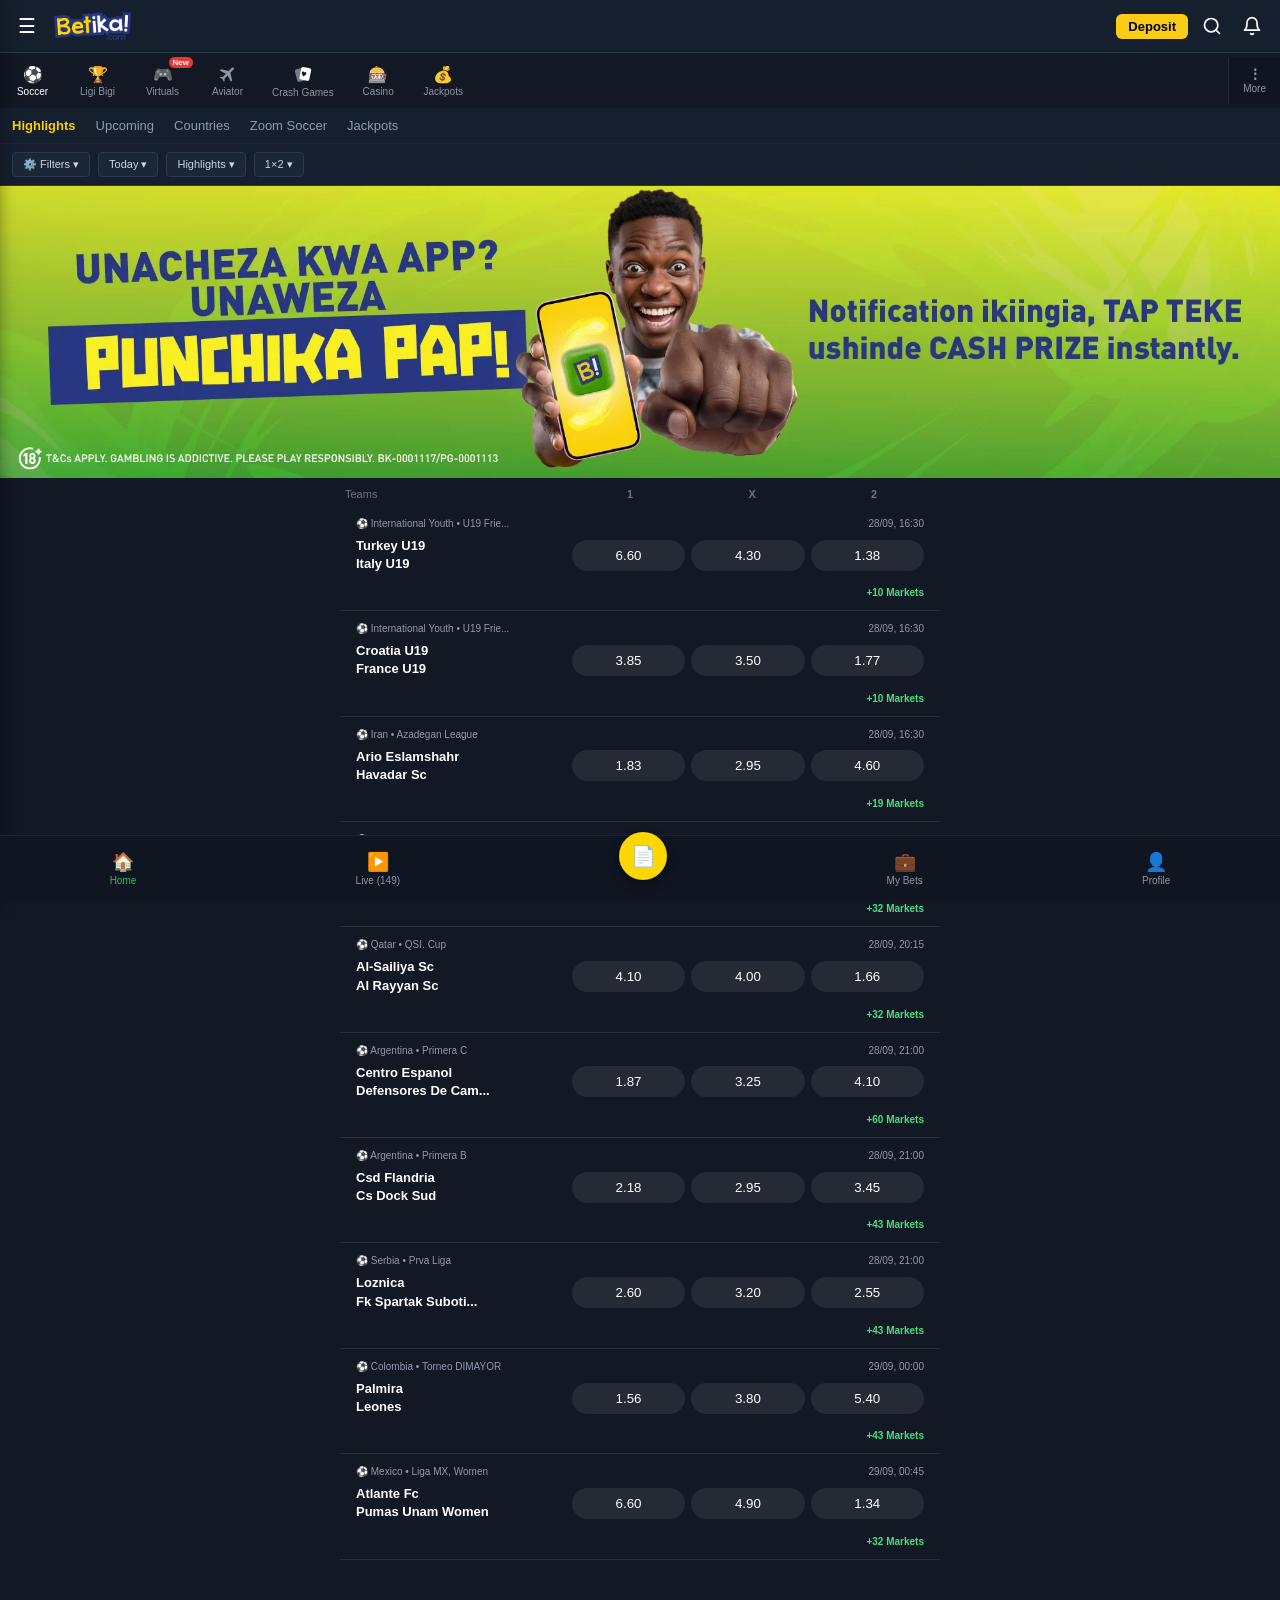
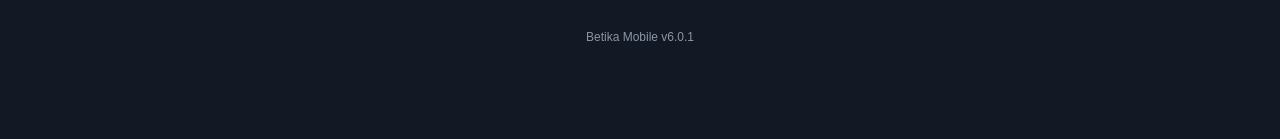
==== index.html @ 61719743 "Update index.html" ====
<!DOCTYPE html>
<html lang="en">
<head>
    <meta charset="UTF-8">
    <meta name="viewport" content="width=device-width, initial-scale=1.0">
    <title>Betika</title>
    <link rel="stylesheet" href="style.css?v=9">
</head>
<body>

    <!-- Top Header -->
    <header class="navbar">
        <div class="nav-left">
            <button class="menu-btn">☰</button>
            <img src="logo_KE.png" alt="Betika" style="height: 28px; width: auto;">

        </div>
                    <div class="nav-right" style="display: flex; align-items: center; gap: 8px;">
        <!-- Deposit Button -->
<button onclick="openProfilePage();" style="background-color: #facc15; color: #000; font-weight: 700; font-size: 13px; border: none; padding: 5px 12px; border-radius: 6px; cursor: pointer;">
    Deposit
</button>




        <!-- Search Icon Button -->
        <button class="search-btn" style="background: none; border: none; cursor: pointer; padding: 6px; display: flex; align-items: center; justify-content: center;">
            <svg width="20" height="20" viewBox="0 0 24 24" fill="none" stroke="#ffffff" stroke-width="2" stroke-linecap="round" stroke-linejoin="round">
                <circle cx="11" cy="11" r="8"></circle>
                <line x1="21" y1="21" x2="16.65" y2="16.65"></line>
            </svg>
        </button>

        <!-- Notification Bell Icon Button -->
        <button onclick="alert('Notifications')" style="background: none; border: none; cursor: pointer; padding: 6px; display: flex; align-items: center; justify-content: center;">
            <svg width="20" height="20" viewBox="0 0 24 24" fill="none" stroke="#ffffff" stroke-width="2" stroke-linecap="round" stroke-linejoin="round">
                <path d="M18 8A6 6 0 0 0 6 8c0 7-3 9-3 9h18s-3-2-3-9"></path>
                <path d="M13.73 21a2 2 0 0 1-3.46 0"></path>
            </svg>
        </button>
    </div>


    </header>

    <!-- Top Category Scroll Bar with Exact Betika Vector Icons -<div class="categories-wrapper" style="background-color: #0f1622; position: relative; width: 100%; border-bottom: 1px solid #1a2536;">
    
    <!-- Top Bar Container -->
    <div style="display: flex; align-items: center; width: 100%;">
        <!-- Scrolling sports items -->
        <div id="categoriesScroll" class="categories-scroll" style="display: flex; overflow-x: auto; white-space: nowrap; flex-grow: 1; scrollbar-width: none; -webkit-overflow-scrolling: touch; align-items: center; padding: 4px 0;">
            <button class="cat-item active" style="flex-shrink: 0; background: none; border: none; color: #fff; padding: 6px 12px; text-align: center; cursor: pointer;">
                <span style="display: block; font-size: 16px; margin-bottom: 2px;">⚽</span>
                <span style="display: block; font-size: 10px; font-weight: 500;">Soccer</span>
            </button>
            <button class="cat-item" style="flex-shrink: 0; background: none; border: none; color: #8c96a5; padding: 6px 12px; text-align: center; cursor: pointer;">
                <span style="display: block; font-size: 16px; margin-bottom: 2px;">🏆</span>
                <span style="display: block; font-size: 10px; font-weight: 500;">Ligi Bigi</span>
            </button>
            <button class="cat-item" style="flex-shrink: 0; background: none; border: none; color: #8c96a5; padding: 6px 12px; text-align: center; cursor: pointer; position: relative;">
    <span style="position: absolute; top: -2px; right: 2px; background-color: #e53935; color: #ffffff; font-size: 8px; font-weight: bold; padding: 1px 4px; border-radius: 6px;">New</span>
    <span style="display: block; font-size: 16px; margin-bottom: 2px;">🎮</span>
    <span style="display: block; font-size: 10px; font-weight: 500;">Virtuals</span>
</button>

            <button class="cat-item" onclick="window.location.href='aviator.html';" style="flex-shrink: 0; background: none; border: none; color: #8c96a5; padding: 6px 12px; text-align: center; cursor: pointer; display: flex; flex-direction: column; align-items: center;">
    <svg width="20" height="20" viewBox="0 0 24 24" fill="none" xmlns="http://www.w3.org/2000/svg" style="margin-bottom: 2px; transform: rotate(45deg);">
        <path d="M21 16V14L13 9V3.5C13 2.67 12.33 2 11.5 2C10.67 2 10 2.67 10 3.5V9L2 14V16L10 13.5V19L8 20.5V22L11.5 21L15 22V20.5L13 19V13.5L21 16Z" fill="#8c96a5"/>
    </svg>
    <span style="display: block; font-size: 10px; font-weight: 500; color: #8c96a5;">Aviator</span>
</button>






            <button class="cat-item" style="flex-shrink: 0; background: none; border: none; color: #8c96a5; padding: 6px 12px; text-align: center; cursor: pointer; display: flex; flex-direction: column; align-items: center;">
    <svg width="22" height="22" viewBox="0 0 24 24" fill="none" xmlns="http://www.w3.org/2000/svg" style="margin-bottom: 2px;">
        <!-- Back Card (Muted) -->
        <g transform="rotate(-14 9 12)">
            <rect x="4" y="6" width="11" height="14" rx="2" fill="#6b7d8e"/>
        </g>
        <!-- Front Card with Heart Accent -->
        <g transform="rotate(12 15 12)">
            <rect x="9" y="5" width="11" height="14" rx="2" fill="#ffffff"/>
            <path d="M15.5 11.5 C15.5 10.6 14.8 10 14.1 10 C13.6 10 13.3 10.3 13 10.8 C12.7 10.3 12.4 10 11.9 10 C11.2 10 10.5 10.6 10.5 11.5 C10.5 12.9 13 15 13 15 C13 15 15.5 12.9 15.5 11.5 Z" fill="#0f1a23"/>
        </g>
    </svg>
    <span style="display: block; font-size: 10px; font-weight: 500; color: #8c96a5;">Crash Games</span>
</button>

            <button class="cat-item" style="flex-shrink: 0; background: none; border: none; color: #8c96a5; padding: 6px 12px; text-align: center; cursor: pointer;">
                <span style="display: block; font-size: 16px; margin-bottom: 2px;">🎰</span>
                <span style="display: block; font-size: 10px; font-weight: 500;">Casino</span>
            </button>
            <button class="cat-item" style="flex-shrink: 0; background: none; border: none; color: #8c96a5; padding: 6px 12px; text-align: center; cursor: pointer;">
                <span style="display: block; font-size: 16px; margin-bottom: 2px;">💰</span>
                <span style="display: block; font-size: 10px; font-weight: 500;">Jackpots</span>
            </button>
        </div>

        <!-- Fixed "More/Less" Button on the right -->
        <div style="flex-shrink: 0; background-color: #0f1622; border-left: 1px solid rgba(255,255,255,0.1); z-index: 5; display: flex; align-items: center;">
            <button onclick="toggleMoreMenu()" id="moreBtn" style="background: none; border: none; color: #8c96a5; padding: 10px 14px; cursor: pointer; text-align: center;">
                <span id="moreIcon" style="font-size: 14px; font-weight: bold; display: block; line-height: 14px; margin-bottom: 2px;">⋮</span>
                <span id="moreText" style="font-size: 10px; display: block; font-weight: 500;">More</span>
            </button>
        </div>
    </div>

    <!-- Hidden Full Grid Container (Appears when More is clicked) -->
    <div id="expandedGrid" style="display: none; background-color: #0f1622; padding: 15px 10px;">
        <div style="display: grid; grid-template-columns: repeat(4, 1fr); gap: 16px 8px; text-align: center; color: #fff;">
            <div style="cursor: pointer;"><span style="font-size: 20px; display: block; margin-bottom: 4px;">⚽</span><span style="font-size: 10px; color: #8c96a5;">Soccer</span></div>
            <div style="cursor: pointer;"><span style="font-size: 20px; display: block; margin-bottom: 4px;">🏆</span><span style="font-size: 10px; color: #8c96a5;">Ligi Bigi</span></div>
            <div style="cursor: pointer;"><span style="font-size: 20px; display: block; margin-bottom: 4px;">🎮</span><span style="font-size: 10px; color: #8c96a5;">Virtuals</span></div>
            <div style="cursor: pointer;"><span style="font-size: 20px; display: block; margin-bottom: 4px;">✈️</span><span style="font-size: 10px; color: #8c96a5;">Aviator</span></div>
            <div style="cursor: pointer;"><span style="font-size: 20px; display: block; margin-bottom: 4px;">🚀</span><span style="font-size: 10px; color: #8c96a5;">Crash Games</span></div>
            <div style="cursor: pointer;"><span style="font-size: 20px; display: block; margin-bottom: 4px;">🎰</span><span style="font-size: 10px; color: #8c96a5;">Casino</span></div>
            <div style="cursor: pointer;"><span style="font-size: 20px; display: block; margin-bottom: 4px;">💰</span><span style="font-size: 10px; color: #8c96a5;">Jackpots</span></div>
            <div style="cursor: pointer;"><span style="font-size: 20px; display: block; margin-bottom: 4px;">🛡️</span><span style="font-size: 10px; color: #8c96a5;">Shikisha Bet</span></div>
            <div style="cursor: pointer;"><span style="font-size: 20px; display: block; margin-bottom: 4px;">⚡</span><span style="font-size: 10px; color: #8c96a5;">Betika Fasta</span></div>
            <div style="cursor: pointer;"><span style="font-size: 20px; display: block; margin-bottom: 4px;">🎁</span><span style="font-size: 10px; color: #8c96a5;">Promotions</span></div>
            <div style="cursor: pointer;"><span style="font-size: 20px; display: block; margin-bottom: 4px;">🏓</span><span style="font-size: 10px; color: #8c96a5;">Table Tennis</span></div>
            <div style="cursor: pointer;"><span style="font-size: 20px; display: block; margin-bottom: 4px;">🥊</span><span style="font-size: 10px; color: #8c96a5;">Boxing</span></div>
            <div style="cursor: pointer;"><span style="font-size: 20px; display: block; margin-bottom: 4px;">⚾</span><span style="font-size: 10px; color: #8c96a5;">Baseball</span></div>
            <div style="cursor: pointer;"><span style="font-size: 20px; display: block; margin-bottom: 4px;">🏒</span><span style="font-size: 10px; color: #8c96a5;">Ice Hockey</span></div>
            <div style="cursor: pointer;"><span style="font-size: 20px; display: block; margin-bottom: 4px;">🏈</span><span style="font-size: 10px; color: #8c96a5;">American Football</span></div>
            <div style="cursor: pointer;"><span style="font-size: 20px; display: block; margin-bottom: 4px;">🏀</span><span style="font-size: 10px; color: #8c96a5;">Basketball</span></div>
            <div style="cursor: pointer;"><span style="font-size: 20px; display: block; margin-bottom: 4px;">🎾</span><span style="font-size: 10px; color: #8c96a5;">Tennis</span></div>
            <div style="cursor: pointer;"><span style="font-size: 20px; display: block; margin-bottom: 4px;">🏉</span><span style="font-size: 10px; color: #8c96a5;">Rugby</span></div>
            <div style="cursor: pointer;"><span style="font-size: 20px; display: block; margin-bottom: 4px;">🏏</span><span style="font-size: 10px; color: #8c96a5;">Cricket</span></div>
            <div style="cursor: pointer;"><span style="font-size: 20px; display: block; margin-bottom: 4px;">🏐</span><span style="font-size: 10px; color: #8c96a5;">Volleyball</span></div>
        </div>
    </div>
</div>

<script>
function toggleMoreMenu() {
    var grid = document.getElementById('expandedGrid');
    var scrollBar = document.getElementById('categoriesScroll');
    var moreText = document.getElementById('moreText');
    var moreIcon = document.getElementById('moreIcon');
    
    if (grid.style.display === 'none') {
        grid.style.display = 'block';
        scrollBar.style.display = 'none';
        moreText.innerText = 'Less';
        moreIcon.innerText = '✕';
    } else {
        grid.style.display = 'none';
        scrollBar.style.display = 'flex';
        moreText.innerText = 'More';
        moreIcon.innerText = '⋮';
    }
}
</script>




    

    <!-- Sub-menu Filters Bar -->
    <div class="sub-filters">
        <span class="active-tab">Highlights</span>
        <span>Upcoming</span>
        <span>Countries</span>
        <span>Zoom Soccer</span>
        <span>Jackpots</span>
    </div>

    <!-- Dropdown Filters Toolbar -->
    <div class="filter-toolbar">
        <button class="filter-dropdown">⚙️ Filters ▾</button>
        <button class="filter-dropdown">Today ▾</button>
        <button class="filter-dropdown">Highlights ▾</button>
        <button class="filter-dropdown">1×2 ▾</button>
    </div>

    <!-- Promo Banner -->
<img src="1784289103776-punchikapromo-2000x456-homepage-3--1.webp" alt="Punchika Promo" style="width: 100%; height: auto; display: block;">
    


    <!-- Main Content Area / Match Cards -->
<main class="container">
    <div class="market-header">
        <span>Teams</span>
        <div class="market-odds-labels">
            <span>1</span>
            <span>X</span>
            <span>2</span>
        </div>
    </div>

    <!-- International Youth / Friendlies -->
    <div class="match-card">
        <div class="match-header-row">
            <span class="category">⚽ International Youth • U19 Frie...</span>
            <span class="match-time">28/09, 16:30</span>
        </div>
        <div class="match-body">
            <div class="team-names">
                <h4>Turkey U19<br>Italy U19</h4>
            </div>
            <div class="odds-grid">
                <button class="odd-btn"><span>6.60</span></button>
                <button class="odd-btn"><span>4.30</span></button>
                <button class="odd-btn"><span>1.38</span></button>
            </div>
        </div>
        <div class="match-footer">
            <span class="markets-count">+10 Markets</span>
        </div>
    </div>

    <div class="match-card">
        <div class="match-header-row">
            <span class="category">⚽ International Youth • U19 Frie...</span>
            <span class="match-time">28/09, 16:30</span>
        </div>
        <div class="match-body">
            <div class="team-names">
                <h4>Croatia U19<br>France U19</h4>
            </div>
            <div class="odds-grid">
                <button class="odd-btn"><span>3.85</span></button>
                <button class="odd-btn"><span>3.50</span></button>
                <button class="odd-btn"><span>1.77</span></button>
            </div>
        </div>
        <div class="match-footer">
            <span class="markets-count">+10 Markets</span>
        </div>
    </div>

    <!-- Domestic Leagues & Cups -->
    <div class="match-card">
        <div class="match-header-row">
            <span class="category">⚽ Iran • Azadegan League</span>
            <span class="match-time">28/09, 16:30</span>
        </div>
        <div class="match-body">
            <div class="team-names">
                <h4>Ario Eslamshahr<br>Havadar Sc</h4>
            </div>
            <div class="odds-grid">
                <button class="odd-btn"><span>1.83</span></button>
                <button class="odd-btn"><span>2.95</span></button>
                <button class="odd-btn"><span>4.60</span></button>
            </div>
        </div>
        <div class="match-footer">
            <span class="markets-count">+19 Markets</span>
        </div>
    </div>

    <div class="match-card">
        <div class="match-header-row">
            <span class="category">⚽ Qatar • QSI. Cup</span>
            <span class="match-time">28/09, 20:15</span>
        </div>
        <div class="match-body">
            <div class="team-names">
                <h4>Al Shahaniya<br>Al Duhail Sc</h4>
            </div>
            <div class="odds-grid">
                <button class="odd-btn"><span>2.90</span></button>
                <button class="odd-btn"><span>3.50</span></button>
                <button class="odd-btn"><span>2.14</span></button>
            </div>
        </div>
        <div class="match-footer">
            <span class="markets-count">+32 Markets</span>
        </div>
    </div>

    <div class="match-card">
        <div class="match-header-row">
            <span class="category">⚽ Qatar • QSI. Cup</span>
            <span class="match-time">28/09, 20:15</span>
        </div>
        <div class="match-body">
            <div class="team-names">
                <h4>Al-Sailiya Sc<br>Al Rayyan Sc</h4>
            </div>
            <div class="odds-grid">
                <button class="odd-btn"><span>4.10</span></button>
                <button class="odd-btn"><span>4.00</span></button>
                <button class="odd-btn"><span>1.66</span></button>
            </div>
        </div>
        <div class="match-footer">
            <span class="markets-count">+32 Markets</span>
        </div>
    </div>

    <!-- Argentina & South America Fixtures -->
    <div class="match-card">
        <div class="match-header-row">
            <span class="category">⚽ Argentina • Primera C</span>
            <span class="match-time">28/09, 21:00</span>
        </div>
        <div class="match-body">
            <div class="team-names">
                <h4>Centro Espanol<br>Defensores De Cam...</h4>
            </div>
            <div class="odds-grid">
                <button class="odd-btn"><span>1.87</span></button>
                <button class="odd-btn"><span>3.25</span></button>
                <button class="odd-btn"><span>4.10</span></button>
            </div>
        </div>
        <div class="match-footer">
            <span class="markets-count">+60 Markets</span>
        </div>
    </div>

    <div class="match-card">
        <div class="match-header-row">
            <span class="category">⚽ Argentina • Primera B</span>
            <span class="match-time">28/09, 21:00</span>
        </div>
        <div class="match-body">
            <div class="team-names">
                <h4>Csd Flandria<br>Cs Dock Sud</h4>
            </div>
            <div class="odds-grid">
                <button class="odd-btn"><span>2.18</span></button>
                <button class="odd-btn"><span>2.95</span></button>
                <button class="odd-btn"><span>3.45</span></button>
            </div>
        </div>
        <div class="match-footer">
            <span class="markets-count">+43 Markets</span>
        </div>
    </div>

    <div class="match-card">
        <div class="match-header-row">
            <span class="category">⚽ Serbia • Prva Liga</span>
            <span class="match-time">28/09, 21:00</span>
        </div>
        <div class="match-body">
            <div class="team-names">
                <h4>Loznica<br>Fk Spartak Suboti...</h4>
            </div>
            <div class="odds-grid">
                <button class="odd-btn"><span>2.60</span></button>
                <button class="odd-btn"><span>3.20</span></button>
                <button class="odd-btn"><span>2.55</span></button>
            </div>
        </div>
        <div class="match-footer">
            <span class="markets-count">+43 Markets</span>
        </div>
    </div>

    <div class="match-card">
        <div class="match-header-row">
            <span class="category">⚽ Colombia • Torneo DIMAYOR</span>
            <span class="match-time">29/09, 00:00</span>
        </div>
        <div class="match-body">
            <div class="team-names">
                <h4>Palmira<br>Leones</h4>
            </div>
            <div class="odds-grid">
                <button class="odd-btn"><span>1.56</span></button>
                <button class="odd-btn"><span>3.80</span></button>
                <button class="odd-btn"><span>5.40</span></button>
            </div>
        </div>
        <div class="match-footer">
            <span class="markets-count">+43 Markets</span>
        </div>
    </div>

    <div class="match-card">
        <div class="match-header-row">
            <span class="category">⚽ Mexico • Liga MX, Women</span>
            <span class="match-time">29/09, 00:45</span>
        </div>
        <div class="match-body">
            <div class="team-names">
                <h4>Atlante Fc<br>Pumas Unam Women</h4>
            </div>
            <div class="odds-grid">
                <button class="odd-btn"><span>6.60</span></button>
                <button class="odd-btn"><span>4.90</span></button>
                <button class="odd-btn"><span>1.34</span></button>
            </div>
        </div>
        <div class="match-footer">
            <span class="markets-count">+32 Markets</span>
        </div>
    </div>
</main>


    <!-- Bottom Navigation Bar -->
<nav style="position: fixed; bottom: 0; left: 0; width: 100%; background-color: #0f1622; border-top: 1px solid #1a2536; display: flex; justify-content: space-around; align-items: center; padding: 8px 0; z-index: 9999;">
    
    <!-- Home -->
    <a href="index.html" style="text-decoration: none; color: #22c55e; display: flex; flex-direction: column; align-items: center; font-size: 10px; font-weight: 500;">
        <span style="font-size: 18px; margin-bottom: 2px;">🏠</span>
        Home
    </a>

    <!-- Live -->
    <a href="#" onclick="alert('Live games')" style="text-decoration: none; color: #8c96a5; display: flex; flex-direction: column; align-items: center; font-size: 10px; font-weight: 500;">
        <span style="font-size: 18px; margin-bottom: 2px;">▶️</span>
        Live (149)
    </a>

    <!-- Center BetSlip Button -->
    <div style="position: relative; top: -12px;">
        <button onclick="alert('BetSlip')" style="background-color: #ffd700; border: none; border-radius: 50%; width: 48px; height: 48px; display: flex; align-items: center; justify-content: center; box-shadow: 0 4px 10px rgba(0,0,0,0.5); cursor: pointer;">
            <span style="font-size: 20px;">📄</span>
        </button>
    </div>

    <!-- My Bets -->
    <a href="#" onclick="checkLoginAndProceed(function() { alert('My Bets'); })" style="text-decoration: none; color: #8c96a5; display: flex; flex-direction: column; align-items: center; font-size: 10px; font-weight: 500;">
        <span style="font-size: 18px; margin-bottom: 2px;">💼</span>
        My Bets
    </a>

            <!-- Profile -->
<a href="#" onclick="document.getElementById('profilePage').style.display='block'; updateProfileNumber(); return false;" style="text-decoration: none; color: #8c96a5; display: flex; flex-direction: column; align-items: center; font-size: 10px; font-weight: 500;">
    <span style="font-size: 18px; margin-bottom: 2px;">👤</span>
    Profile
</a>



</nav>

<!-- Extra bottom padding to ensure content isn't hidden behind the fixed bar -->
<div style="height: 60px;"></div>




<!-- Side Menu Drawer Overlay & Content -->
<div id="side-menu-overlay" class="menu-overlay"></div>
<div id="side-menu-drawer" class="side-menu-drawer" style="position: fixed; top: 0; left: -300px; width: 290px; height: 100%; background-color: #121a24; color: #ffffff; z-index: 3000; transition: left 0.3s ease-in-out; overflow-y: auto; box-shadow: 4px 0 20px rgba(0,0,0,0.7);">

    <div class="drawer-header">
        <button id="close-drawer" class="drawer-close-btn">&times;</button>
        <img src="logo_KE.png" alt="Betika" style="height: 24px;">
    </div>
    
    <div class="drawer-links">
        <a href="#"><span>🛡️</span> Prematch</a>
        <a href="#"><span>▶️</span> Live Games</a>
        <a href="#"><span>🏆</span> Jackpots</a>
        <a href="#"><span>🃏</span> Crash Games</a>
        <a href="#"><span>🎰</span> Casino</a>
        <a href="#"><span>⚽</span> Sababisha</a>
        <a href="#"><span>⚡</span> Betika Fasta</a>
        <a href="#"><span>✈️</span> Aviator</a>
        <a href="#"><span>💡</span> Shikisha Bet</a>
        <a href="#"><span>⏱️</span> Live Score</a>
        <a href="#"><span>📱</span> Download App</a>
        <a href="#"><span>%</span> Promotions <span class="badge-new">New</span></a>
    </div>

    <div class="drawer-section-title">Preferences</div>
    <div class="drawer-section-box">
        <div class="drawer-row">
            <span>Display Theme</span>
            <span class="theme-toggle-icon">☀️</span>
        </div>
        <div class="drawer-row">
            <span>Data Saver</span>
            <input type="checkbox" checked>
        </div>
    </div>

    <div class="drawer-section-title">Get Help</div>
    <div class="drawer-section-box">
        <a href="#" class="drawer-sub-link">📞 Call Customer Service</a>
        <a href="#" class="drawer-sub-link">✉️ Contact Support</a>
        <a href="#" class="drawer-sub-link">💬 Live Chat</a>
    </div>

    <div class="drawer-section-title">Legal & License</div>
    <div class="drawer-section-box legal-box">
        <p>Shop and Deliver Limited is licensed by the Gambling Regulatory Authority of Kenya under the Betting, Lotteries and Gaming Act.</p>
        <p class="age-limit">18+ Must be 18 years or older to register or play.</p>
    </div>
    </div>
    <script>
    document.addEventListener("DOMContentLoaded", function () {
        const menuBtn = document.querySelector(".menu-btn") || document.querySelector("header button");
        const drawer = document.getElementById("side-menu-drawer");
        const overlay = document.getElementById("side-menu-overlay");
        const closeBtn = document.getElementById("close-drawer");

        if (menuBtn) {
            menuBtn.addEventListener("click", function (e) {
                e.preventDefault();
                e.stopPropagation();
                if (drawer) drawer.style.left = "0px";
                if (overlay) overlay.style.display = "block";
            });
        }

        if (closeBtn) {
            closeBtn.addEventListener("click", function () {
                if (drawer) drawer.style.left = "-300px";
                if (overlay) overlay.style.display = "none";
            });
        }

        if (overlay) {
            overlay.addEventListener("click", function () {
                if (drawer) drawer.style.left = "-300px";
                if (overlay) overlay.style.display = "none";
            });
        }
    });
        </script>
<!-- Full Register Page Overlay -->
<div id="registerPage" style="display: none; position: fixed; top: 0; left: 0; width: 100%; height: 100%; background-color: #0b121c; z-index: 1000; overflow-y: auto; color: #fff; box-sizing: border-box; padding: 15px;">
    
    <!-- Top Header Bar with Back Button -->
    <div style="display: flex; align-items: center; margin-bottom: 25px; border-bottom: 1px solid #1a2536; padding-bottom: 12px;">
        <button onclick="closeRegisterPage()" style="background: none; border: none; color: #fff; font-size: 20px; cursor: pointer; padding: 0 10px 0 0;">❮</button>
        <span style="font-size: 18px; font-weight: 500; flex-grow: 1; text-align: center; margin-right: 25px;">Register</span>
    </div>

    <!-- Betika Logo & Instructions -->
    <div style="max-width: 450px; margin: 0 auto;">
        <div style="margin-bottom: 20px;">
            <span style="background-color: #ffcc00; color: #000; font-weight: bold; padding: 4px 8px; font-size: 18px; border-radius: 4px; display: inline-block;">Betika!</span>
        </div>
        
        <p style="font-size: 13px; color: #8c96a5; line-height: 1.5; margin-bottom: 25px;">
            Enter your phone number and password below to Login to your existing account. Otherwise click on Register with the same details to create a new account.
        </p>

        <!-- Register Form -->
        <form onsubmit="handleRegisterSubmit(event)">
            
            <!-- Phone Number Field -->
            <div style="margin-bottom: 20px;">
                <label style="display: block; font-size: 14px; font-weight: bold; margin-bottom: 8px; color: #fff;">Phone Number</label>
                <input type="text" placeholder="e.g. 0712 234567" required style="width: 100%; padding: 12px; background-color: #16202e; border: 1px solid #233146; border-radius: 4px; color: #fff; box-sizing: border-box; font-size: 14px;">
                <span style="display: block; font-size: 11px; color: #8c96a5; margin-top: 5px;">Enter your phone number</span>
            </div>
            
            <!-- Password Field -->
            <div style="margin-bottom: 20px;">
                <label style="display: block; font-size: 14px; font-weight: bold; margin-bottom: 8px; color: #fff;">Password</label>
                <input type="password" required style="width: 100%; padding: 12px; background-color: #16202e; border: 1px solid #233146; border-radius: 4px; color: #fff; box-sizing: border-box; font-size: 14px;">
                <span style="display: block; font-size: 11px; color: #8c96a5; margin-top: 5px;">Enter your password</span>
            </div>

            <!-- Confirm Password Field -->
            <div style="margin-bottom: 20px;">
                <label style="display: block; font-size: 14px; font-weight: bold; margin-bottom: 8px; color: #fff;">Confirm Password</label>
                <input type="password" required style="width: 100%; padding: 12px; background-color: #16202e; border: 1px solid #233146; border-radius: 4px; color: #fff; box-sizing: border-box; font-size: 14px;">
                <span style="display: block; font-size: 11px; color: #8c96a5; margin-top: 5px;">Confirm your password</span>
            </div>
            
            <!-- Terms Checkbox -->
            <div style="display: flex; align-items: flex-start; margin-bottom: 25px;">
                <input type="checkbox" id="termsCheck" required style="margin-top: 3px; margin-right: 10px; accent-color: #28a745; width: 16px; height: 16px;">
                <label for="termsCheck" style="font-size: 12px; color: #8c96a5; line-height: 1.4;">
                    By clicking Register you confirm to have read in detail, understood and agreed to the <span style="color: #28a745;">Terms and Conditions</span>, the <span style="color: #28a745;">Privacy policy</span> and also that you are over 18 years of age.
                </label>
            </div>
            <!-- Register Action Button (Dynamic Green Style) -->
<button type="submit" id="submitRegBtn" style="width: 100%; background-color: #28a745; color: white; border: none; padding: 14px; border-radius: 4px; font-weight: bold; font-size: 15px; cursor: pointer; margin-bottom: 20px;">Register</button>

        </form>

        <!-- Footer Code Link -->
        <div style="text-align: center; margin-top: 20px;">
            <a href="#" onclick="alert('Registration code recovery'); return false;" style="color: #8c96a5; font-size: 13px; text-decoration: none;">Already have a registration code?</a>
        </div>
    </div>
</div>
<!-- Full Login Page Overlay -->
<div id="loginPage" style="display: none; position: fixed; top: 0; left: 0; width: 100%; height: 100%; background-color: #0b121c; z-index: 1000; overflow-y: auto; color: #fff; box-sizing: border-box; padding: 15px;">
    <div style="display: flex; align-items: center; margin-bottom: 25px; border-bottom: 1px solid #1a2536; padding-bottom: 12px;">
        <button onclick="closeLoginPage()" style="background: none; border: none; color: #fff; font-size: 20px; cursor: pointer; padding: 0 10px 0 0;">❮</button>
        <span style="font-size: 18px; font-weight: 500; flex-grow: 1; text-align: center; margin-right: 25px;">Login</span>
    </div>
    <div style="max-width: 450px; margin: 0 auto;">
        <div style="margin-bottom: 20px;">
            <span style="background-color: #ffcc00; color: #000; font-weight: bold; padding: 4px 8px; font-size: 18px; border-radius: 4px; display: inline-block;">Betika!</span>
        </div>
        <p style="font-size: 13px; color: #8c96a5; line-height: 1.5; margin-bottom: 25px;">
            Enter your phone number and password below to Login to your existing account. Otherwise click on Register with the same details to create a new account.
        </p>
        <form onsubmit="handleLoginSubmit(event)">
            <div style="margin-bottom: 20px;">
                <label style="display: block; font-size: 14px; font-weight: bold; margin-bottom: 8px; color: #fff;">Phone Number</label>
                <input type="text" placeholder="e.g. 0712 234567" required style="width: 100%; padding: 12px; background-color: #16202e; border: 1px solid #233146; border-radius: 4px; color: #fff; box-sizing: border-box; font-size: 14px;">
                <span style="display: block; font-size: 11px; color: #8c96a5; margin-top: 5px;">Enter your phone number</span>
            </div>
            <div style="margin-bottom: 20px;">
                <div style="display: flex; justify-content: space-between; align-items: center; margin-bottom: 8px;">
                    <label style="font-size: 14px; font-weight: bold; color: #fff;">Password</label>
                    <a href="#" onclick="alert('Password recovery'); return false;" style="color: #28a745; font-size: 12px; text-decoration: none;">Forgot Your Password?</a>
                </div>
                <input type="password" required style="width: 100%; padding: 12px; background-color: #16202e; border: 1px solid #233146; border-radius: 4px; color: #fff; box-sizing: border-box; font-size: 14px;">
                <span style="display: block; font-size: 11px; color: #8c96a5; margin-top: 5px;">Enter your password</span>
            </div>
            <div style="display: flex; align-items: center; margin-bottom: 25px;">
                <input type="checkbox" id="keepLoggedIn" checked style="margin-right: 10px; accent-color: #28a745; width: 16px; height: 16px;">
                <label for="keepLoggedIn" style="font-size: 13px; color: #fff;">Keep me logged in</label>
            </div>
            <button type="submit" style="width: 100%; background-color: #28a745; color: white; border: none; padding: 14px; border-radius: 4px; font-weight: bold; font-size: 15px; cursor: pointer; margin-bottom: 20px;">Login</button>
        </form>
        <div style="text-align: center; margin-top: 20px;">
            <a href="#" onclick="closeLoginPage(); openRegisterPage(); return false;" style="color: #8c96a5; font-size: 13px; text-decoration: none;">Don't have an account? Register here</a>
        </div>
        <div style="text-align: center; margin-top: 30px;">
            <span style="color: #8c96a5; font-size: 12px;">You are using Betika 🇰🇪 Kenya</span>
        </div>
    </div>
</div>

<!-- Full Profile Page Overlay -->
<div id="profilePage" style="display: none; position: fixed; top: 0; left: 0; width: 100%; height: 100%; background-color: #121a24; z-index: 1000; overflow-y: auto; color: #fff; padding: 15px; font-family: sans-serif;">
    
    <!-- Top Navigation Bar -->
    <div style="display: flex; align-items: center; justify-content: space-between; margin-bottom: 15px;">
        <div style="display: flex; align-items: center; gap: 10px;">
            <span style="font-size: 20px; cursor: pointer;" onclick="closeProfilePage()">☰</span>
            <span style="color: #ffcc00; font-weight: bold; font-size: 18px; font-style: italic;">Betika!</span>
        </div>
        <div style="display: flex; align-items: center; gap: 10px;">
            <button style="background-color: #ffcc00; color: #000; border: none; padding: 5px 12px; border-radius: 4px; font-weight: bold; font-size: 13px; cursor: pointer;">Deposit</button>
            <span style="font-size: 16px; cursor: pointer;">🔍</span>
            <span style="font-size: 16px; cursor: pointer;">🔔</span>
        </div>
    </div>

            <!-- User Profile Badge -->
    <div style="display: flex; justify-content: center; margin-bottom: 15px;">
        <div style="display: flex; align-items: center; gap: 8px; background-color: #1b2635; padding: 6px 16px; border-radius: 20px; font-weight: bold; font-size: 14px; color: #fff;">
            <span style="background-color: #4caf50; width: 22px; height: 22px; border-radius: 50%; display: inline-flex; align-items: center; justify-content: center; font-size: 12px;">👤</span>
            <span id="userProfilePhone"></span>
        </div>
    </div>



    <!-- Balance & Bonus Cards -->
    <div style="display: flex; gap: 10px; margin-bottom: 12px;">
        <div style="flex: 1; background-color: #1b2635; padding: 12px; border-radius: 6px; text-align: center;">
            <div style="font-size: 12px; color: #8c96a5; display: flex; align-items: center; justify-content: center; gap: 5px;">
                <span>👛</span> Balance
            </div>
            <div style="font-weight: bold; font-size: 15px; margin-top: 4px;">KES 0.00</div>
        </div>
        <div style="flex: 1; background-color: #1b2635; padding: 12px; border-radius: 6px; text-align: center;">
            <div style="font-size: 12px; color: #8c96a5; display: flex; align-items: center; justify-content: center; gap: 5px;">
                <span>🎁</span> Bonus
            </div>
            <div style="font-weight: bold; font-size: 15px; margin-top: 4px;">KES 0.00</div>
        </div>
    </div>


    <!-- Freebets & Promotions / Jackpot Streaks -->
    <div style="display: flex; gap: 10px; background-color: #1b2635; padding: 12px; border-radius: 6px; margin-bottom: 15px; align-items: center;">
        <div style="flex: 1; text-align: center;">
            <div style="font-size: 12px; color: #8c96a5; margin-bottom: 6px;">Freebets & Promotions</div>
            <button style="background-color: #2b3a4f; color: #fff; border: none; padding: 6px 18px; border-radius: 4px; font-size: 12px; cursor: pointer;">View all</button>
        </div>
        <div style="width: 1px; background-color: #2b3a4f; height: 35px;"></div>
        <div style="flex: 1; text-align: center;">
            <div style="font-size: 12px; color: #8c96a5; margin-bottom: 6px;">Jackpot Streaks</div>
            <button style="background-color: #2b3a4f; color: #fff; border: none; padding: 6px 18px; border-radius: 4px; font-size: 12px; cursor: pointer;">View all</button>
        </div>
    </div>

    <!-- Deposit Section -->
    <div style="background-color: #1b2635; padding: 15px; border-radius: 6px; margin-bottom: 15px;">
        <div style="font-weight: bold; font-size: 15px; margin-bottom: 2px;">Deposit</div>
        <div style="font-size: 12px; color: #8c96a5; margin-bottom: 12px;">Send money into your Betika account</div>
        
        <div style="background-color: #121a24; border: 1px solid #2b3a4f; padding: 10px; border-radius: 4px; display: flex; justify-content: space-between; align-items: center; color: #8c96a5; margin-bottom: 8px;">
            <span style="font-size: 16px;">–</span>
            <span style="font-size: 13px;">Enter amount to deposit</span>
            <span style="font-size: 16px;">+</span>
        </div>
        
        <div style="font-size: 11px; color: #8c96a5; margin-bottom: 12px;">Minimum KES 10. All transactions are subject to 5% tax.</div>
        
        <div style="display: flex; gap: 6px; margin-bottom: 12px;">
            <button style="flex: 1; background: #2b3a4f; color: #fff; border: none; padding: 8px; border-radius: 4px; font-size: 12px; font-weight: bold;">+100</button>
            <button style="flex: 1; background: #2b3a4f; color: #fff; border: none; padding: 8px; border-radius: 4px; font-size: 12px; font-weight: bold;">+200</button>
            <button style="flex: 1; background: #2b3a4f; color: #fff; border: none; padding: 8px; border-radius: 4px; font-size: 12px; font-weight: bold;">+500</button>
            <button style="flex: 1; background: #2b3a4f; color: #fff; border: none; padding: 8px; border-radius: 4px; font-size: 12px; font-weight: bold;">+1000</button>
        </div>

        <div style="display: flex; gap: 8px; margin-bottom: 6px;">
            <button style="flex: 1; background-color: #d81b60; color: #fff; border: none; padding: 10px; border-radius: 4px; font-weight: bold; font-size: 12px; cursor: pointer;">Deposit with Cashia</button>
            <button style="flex: 1; background-color: #388e3c; color: #fff; border: none; padding: 10px; border-radius: 4px; font-weight: bold; font-size: 12px; cursor: pointer;">Deposit with Mpesa</button>
        </div>
        <div style="font-size: 11px; color: #ff5252; text-align: center;">Cashia 100 ni 100! *Gaming tax applies</div>
    </div>

    <!-- Withdrawals Section -->
    <div style="background-color: #1b2635; padding: 15px; border-radius: 6px; margin-bottom: 15px;">
        <div style="font-weight: bold; font-size: 15px; margin-bottom: 2px;">Withdrawals</div>
        <div style="font-size: 12px; color: #8c96a5; margin-bottom: 12px;">Withdraw money from your Betika wallet</div>
        
        <div style="background-color: #121a24; border: 1px solid #2b3a4f; padding: 10px; border-radius: 4px; display: flex; justify-content: space-between; align-items: center; color: #8c96a5; margin-bottom: 8px;">
            <span style="font-size: 16px;">–</span>
            <span style="font-size: 13px;">Enter amount to withdraw</span>
            <span style="font-size: 16px;">+</span>
        </div>

        <div style="font-size: 11px; color: #8c96a5; margin-bottom: 12px;">Minimum KES 50, Maximum KES 300,000. All transactions are subject to 5% tax.</div>

        <div style="display: flex; gap: 8px; margin-bottom: 8px;">
            <button style="flex: 1; background-color: #d81b60; color: #fff; border: none; padding: 10px; border-radius: 4px; font-weight: bold; font-size: 12px; cursor: pointer;">Withdraw with Cashia</button>
            <button style="flex: 1; background-color: #dcedc8; color: #1b2635; border: none; padding: 10px; border-radius: 4px; font-weight: bold; font-size: 12px; cursor: pointer;">Withdraw with Mpesa</button>
        </div>
        <div style="font-size: 11px; color: #8c96a5; text-align: center;">Get a FREE data bundle after 3 withdrawals using Cashia</div>
    </div>

    <!-- My Transactions Block -->
    <div style="background-color: #1b2635; border-radius: 6px; margin-bottom: 15px; padding: 14px 15px; display: flex; justify-content: space-between; align-items: center; cursor: pointer;">
        <div>
            <div style="font-weight: bold; font-size: 14px;">My Transactions</div>
            <div style="font-size: 11px; color: #8c96a5; margin-top: 2px;">View all your debits and credits</div>
        </div>
        <span style="color: #8c96a5; font-size: 16px;">›</span>
    </div>

    <!-- Preferences Section -->
    <div style="background-color: #1b2635; border-radius: 6px; margin-bottom: 15px; padding: 14px 15px;">
        <div style="font-weight: bold; font-size: 14px; margin-bottom: 2px;">Preferences</div>
        <div style="font-size: 11px; color: #8c96a5; margin-bottom: 12px;">Customise your experience</div>
        
        <div style="display: flex; justify-content: space-between; align-items: center; padding: 8px 0; border-bottom: 1px solid #121a24;">
            <div>
                <div style="font-size: 13px; font-weight: bold;">Display</div>
                <div style="font-size: 11px; color: #8c96a5;">Switch between light theme and dark theme</div>
            </div>
            <span style="font-size: 18px;">☀️</span>
        </div>

        <div style="display: flex; justify-content: space-between; align-items: center; padding-top: 10px;">
            <div>
                <div style="font-size: 13px; font-weight: bold;">Data Saver</div>
                <div style="font-size: 11px; color: #8c96a5;">Turn on to save data bundles</div>
            </div>
            <div style="width: 36px; height: 20px; background-color: #4caf50; border-radius: 10px; position: relative; display: inline-block;">
                <div style="width: 16px; height: 16px; background-color: #fff; border-radius: 50%; position: absolute; top: 2px; right: 2px;"></div>
            </div>
        </div>
    </div>

    <!-- Support Section -->
    <div style="background-color: #1b2635; border-radius: 6px; margin-bottom: 15px;">
        <div style="padding: 14px 15px; font-weight: bold; font-size: 14px; border-bottom: 1px solid #121a24;">Support</div>
        <div style="padding: 12px 15px; border-bottom: 1px solid #121a24; display: flex; justify-content: space-between; font-size: 13px; cursor: pointer;">
            <span>💬 Live Chat</span> <span style="color: #8c96a5;">›</span>
        </div>
        <div style="padding: 12px 15px; border-bottom: 1px solid #121a24;">
            <div style="font-size: 11px; color: #8c96a5;">Delete</div>
            <div style="display: flex; justify-content: space-between; font-size: 13px; margin-top: 2px; cursor: pointer;">
                <span>Delete Account</span> <span style="color: #8c96a5;">›</span>
            </div>
        </div>
        <div style="padding: 12px 15px;">
            <div style="font-size: 11px; color: #8c96a5;">Responsible Gaming</div>
            <div style="display: flex; justify-content: space-between; font-size: 13px; margin-top: 2px; cursor: pointer;">
                <span>Responsible Gaming</span> <span style="color: #8c96a5;">›</span>
            </div>
        </div>
    </div>

    <!-- Sign Out & Version -->
    <div style="padding: 5px 0 25px 0;">
        <div style="color: #ff5252; font-weight: bold; font-size: 14px; margin-bottom: 20px; cursor: pointer; text-align: center;" onclick="handleSignOut()">Sign Out</div>
        <div style="text-align: center; color: #8c96a5; font-size: 11px;">Betika Mobile v6.0.1</div>
    </div>
</div>


    <div style="text-align: center; color: #8c96a5; font-size: 12px; margin-bottom: 20px;">
        Betika Mobile v6.0.1
    </div>
</div>

        
<script>
function openRegisterPage() {
    document.getElementById('registerPage').style.display = 'block';
}
function closeRegisterPage() {
    document.getElementById('registerPage').style.display = 'none';
}
function openRegisterPage() {
    document.getElementById('registerPage').style.display = 'block';
}
function closeRegisterPage() {
    document.getElementById('registerPage').style.display = 'none';
}
function handleRegisterSubmit(event) {
    event.preventDefault();
    var phoneInput = event.target.querySelector('input[type="text"], input[type="tel"], input');
    if (phoneInput && phoneInput.value) {
        localStorage.setItem('userPhone', phoneInput.value);
    }
    updateProfileNumber();
    closeRegisterPage();
    var navRight = document.querySelector('.nav-right');
    if (navRight) {
        navRight.innerHTML = `
            <button style="background-color: #ffcc00; color: #000; border: none; padding: 6px 14px; border-radius: 4px; font-weight: bold; cursor: pointer; margin-right: 8px;">Deposit</button>
            <button class="search-btn" style="background:none; border:none; color:#fff; font-size:16px; cursor:pointer;">🔍</button>
            <button style="background:none; border:none; color:#fff; font-size:18px; cursor:pointer; margin-left: 10px;">🔔</button>
        `;
    }
}

function openLoginPage() {
    document.getElementById('loginPage').style.display = 'block';
}
function closeLoginPage() {
    document.getElementById('loginPage').style.display = 'none';
}
function handleLoginSubmit(event) {
    event.preventDefault();
    var phoneInput = event.target.querySelector('input[type="text"], input[type="tel"], input');
    if (phoneInput && phoneInput.value) {
        localStorage.setItem('userPhone', phoneInput.value);
    }
    updateProfileNumber();
    closeLoginPage();
    var navRight = document.querySelector('.nav-right');
    if (navRight) {
        navRight.innerHTML = `
            <button style="background-color: #ffcc00; color: #000; border: none; padding: 6px 14px; border-radius: 4px; font-weight: bold; cursor: pointer; margin-right: 8px;">Deposit</button>
            <button class="search-btn" style="background:none; border:none; color:#fff; font-size:16px; cursor:pointer;">🔍</button>
            <button style="background:none; border:none; color:#fff; font-size:18px; cursor:pointer; margin-left: 10px;">🔔</button>
        `;
    }
}

<script>
function openProfilePage() {
    alert('Function triggered!'); // Test 1: Does the click reach the function?
    var profilePage = document.getElementById('profilePage');
    if (profilePage) {
        profilePage.style.display = 'block';
        updateProfileNumber();
        alert('Overlay opened!'); // Test 2: Did it find the overlay and try to display it?
    } else {
        alert('Error: profilePage div not found!'); // Test 3: Is the ID missing or misspelled?
    }
}


function closeProfilePage() {
    var profilePage = document.getElementById('profilePage');
    if (profilePage) {
        profilePage.style.display = 'none';
    }
}

function handleSignOut() {
    localStorage.removeItem('userPhone');
    closeProfilePage();
    alert('You have signed out successfully.');
    location.reload();
}

function updateProfileNumber() {
    var savedPhone = localStorage.getItem('userPhone') || '114-622873';
    var phoneElement = document.getElementById('userProfilePhone');
    if (phoneElement) {
        let cleaned = savedPhone.replace(/^(\+?254|0)/, '');
        phoneElement.innerText = `(254) ${cleaned}`;
    }
}

function openAviatorPage() {
    window.location.href = 'aviator.html';
}

function checkLoginAndProceed(callbackAction) {
    var userPhone = localStorage.getItem('userPhone');
    
    if (!userPhone) {
        if (typeof openLoginPage === 'function') {
            openLoginPage();
        } else {
            alert('Please log in or register first to continue.');
        }
        return false;
    }
    
    if (typeof callbackAction === 'function') {
        callbackAction();
    }
    return true;
}
    
window.onload = function() {
    updateProfileNumber();
};
</script>






        
</body>
</html>
---- style.css ----
body {
    background-color: #121824;
    color: #ffffff;
    font-family: Arial, sans-serif;
    margin: 0;
    padding: 0;
    padding-bottom: 75px;
}

/* Header Styles */
.navbar {
    background-color: #161f2e;
    padding: 10px 12px;
    display: flex;
    justify-content: space-between;
    align-items: center;
    border-bottom: 1px solid #2a3b4c;
}

.nav-left {
    display: flex;
    align-items: center;
    gap: 12px;
}

.menu-btn {
    background: none;
    border: none;
    color: #fff;
    font-size: 20px;
    cursor: pointer;
}

.logo {
    color: #ffcc00;
    font-weight: bold;
    font-size: 20px;
    font-style: italic;
}

.logo-dot {
    color: #4ade80;
}

.nav-right {
    display: flex;
    align-items: center;
    gap: 12px;
}

.login-link {
    color: #cbd5e1;
    text-decoration: none;
    font-size: 13px;
    font-weight: bold;
}

.register-btn {
    background-color: #84cc16;
    color: #000;
    padding: 5px 12px;
    border-radius: 4px;
    text-decoration: none;
    font-weight: bold;
    font-size: 13px;
}

.search-btn {
    background: none;
    border: none;
    color: #fff;
    font-size: 16px;
    cursor: pointer;
}

/* Categories Scroll Bar */
.categories-bar {
    display: flex;
    flex-direction: row;
    background-color: #161f2e;
    overflow-x: auto;
    overflow-y: hidden;
    padding: 6px 8px;
    gap: 6px;
    white-space: nowrap;
    border-bottom: 1px solid #2a3b4c;
    scrollbar-width: none;
}

.categories-bar::-webkit-scrollbar {
    display: none;
}

.cat-item {
    background-color: #1b2636;
    border: none;
    border-radius: 6px;
    color: #8c9bae;
    cursor: pointer;
    padding: 6px 10px;
    flex-shrink: 0;
    display: flex;
    flex-direction: column;
    align-items: center;
    justify-content: center;
    min-width: 65px;
    position: relative;
}

.cat-icon {
    display: flex;
    align-items: center;
    justify-content: center;
    margin-bottom: 2px;
    color: #8c9bae;
}

.cat-label {
    font-size: 10px;
    color: #8c9bae;
}

.cat-item.active {
    background-color: #24344d;
    color: #ffffff;
    border-bottom: 2px solid #ffcc00;
}

.cat-item.active .cat-icon,
.cat-item.active .cat-label {
    color: #ffffff;
    font-weight: bold;
}

/* Virtuals "NEW" Badge */
.cat-item.has-badge {
    position: relative;
}

.badge {
    position: absolute;
    top: 2px;
    right: 4px;
    background-color: #ef4444;
    color: #fff;
    font-size: 7px;
    font-weight: bold;
    padding: 1px 3px;
    border-radius: 3px;
}

/* Sub-Filters Tabs Bar */
.sub-filters {
    display: flex;
    background-color: #161f2e;
    padding: 10px 12px;
    gap: 20px;
    font-size: 13px;
    color: #8c9bae;
    overflow-x: auto;
    white-space: nowrap;
    scrollbar-width: none;
    border-bottom: 1px solid #1b2636;
}

.sub-filters::-webkit-scrollbar {
    display: none;
}

.sub-filters .active-tab {
    color: #ffcc00;
    font-weight: bold;
}

/* Filter Dropdowns Toolbar */
.filter-toolbar {
    display: flex;
    background-color: #161f2e;
    padding: 8px 12px;
    gap: 8px;
    border-bottom: 1px solid #2a3b4c;
    overflow-x: auto;
    scrollbar-width: none;
}

.filter-dropdown {
    background-color: #1b2636;
    border: 1px solid #2a3b4c;
    color: #cbd5e1;
    padding: 5px 10px;
    border-radius: 4px;
    font-size: 11px;
    cursor: pointer;
    white-space: nowrap;
}

.promo-banner-img {
    width: 100%;
    height: auto;
    background-image: url('1784289103776-punchikapromo-2000x456-homepage-3--1.webp');
    background-size: 100% auto;
    background-position: center;
    background-repeat: no-repeat;
    aspect-ratio: 2000 / 456;
    margin: 0;
}



.banner-tag {
    font-size: 9px;
    font-weight: bold;
    letter-spacing: 0.5px;
}

.promo-banner h2 {
    margin: 2px 0;
    font-size: 20px;
    font-weight: 900;
}

.promo-banner p {
    margin: 0;
    font-size: 11px;
    font-weight: bold;
}

/* Match Container & Cards */
.container {
    padding: 10px;
    max-width: 600px;
    margin: auto;
}

.market-header {
    display: flex;
    justify-content: space-between;
    font-size: 11px;
    color: #64748b;
    padding: 0 5px 6px 5px;
}

.market-odds-labels {
    display: grid;
    grid-template-columns: repeat(3, 1fr);
    width: 62%;
    text-align: center;
    font-weight: bold;
}

.match-card {
    background-color: #1b2636;
    border-radius: 6px;
    margin-bottom: 10px;
    padding: 10px;
    border: 1px solid #24344d;
}

.match-header-row {
    display: flex;
    justify-content: space-between;
    font-size: 10px;
    color: #8c9bae;
    margin-bottom: 8px;
}

.match-body {
    display: flex;
    justify-content: space-between;
    align-items: center;
}

.team-names h4 {
    margin: 0;
    font-size: 13px;
    color: #ffffff;
    line-height: 1.4;
}

.odds-grid {
    display: grid;
    grid-template-columns: repeat(3, 1fr);
    gap: 6px;
    width: 62%;
}

.odd-btn {
    background-color: rgba(255, 255, 255, 0.08);
    border: none;
    border-radius: 16px;
    color: white;
    padding: 8px 4px;
    cursor: pointer;
    text-align: center;
}


.odd-btn:hover {
    background-color: #ffcc00;
    color: #000;
}

.odd-btn .value {
    font-size: 13px;
    font-weight: bold;
}

.match-footer {
    display: flex;
    justify-content: flex-end;
    margin-top: 8px;
    border-top: 1px solid #24344d;
    padding-top: 6px;
}

.markets-count {
    font-size: 10px;
    color: #4ade80;
    font-weight: bold;
}

/* Bottom Navigation Bar */
.bottom-nav {
    position: fixed;
    bottom: 0;
    left: 0;
    width: 100%;
    background-color: #121a24;
    display: flex;
    justify-content: space-around;
    align-items: center;
    padding: 6px 0;
    border-top: 1px solid #2a3b4c;
    z-index: 1000;
}

.nav-link {
    text-align: center;
    font-size: 10px;
    color: #8c9bae;
    cursor: pointer;
    display: flex;
    flex-direction: column;
    align-items: center;
    background: none;
    border: none;
    padding: 0;
}

.nav-link.active {
    color: #ffcc00 !important;
        
}

.nav-link span {
    font-size: 9px;
    margin-top: 2px;
}

/* Centered Floating Action Button */
.center-slip {
    background-color: #ffcc00;
    color: #000;
    width: 42px;
    height: 42px;
    border-radius: 50%;
    display: flex;
    align-items: center;
    justify-content: center;
    margin-top: -16px;
    box-shadow: 0 4px 6px rgba(0,0,0,0.4);
    border: 3px solid #121a24;
}
/* Fix icon background blocks */
.nav-link svg {
    background: transparent !important;
    background-color: transparent !important;
}
/* Fix Sticky Header & Navigation */
body {
    overflow-x: hidden;
}

/* Wrap top elements to stay sticky together */
header, .top-nav, .sub-nav, .filters-bar {
    position: sticky;
    top: 0;
    z-index: 1000;
    background-color: #121a24;
}
/* Remove card boxes and inner backgrounds completely */
.match-card, 
.match-header-row, 
.match-body, 
.match-footer {
    background-color: transparent !important;
    background: none !important;
    border: none !important;
    box-shadow: none !important;
}

/* Add a clean separator line between match rows */
.match-card {
    border-bottom: 1px solid rgba(255, 255, 255, 0.08) !important;
    border-radius: 0 !important;
    padding: 12px 16px !important;
    margin-bottom: 0 !important;
}
/* Ultimate box background stripper */
main.container div.match-card, 
main div.match-card, 
.match-card {
    background: transparent none !important;
    background-color: transparent !important;
    border-top: none !important;
    border-left: none !important;
    border-right: none !important;
    border-bottom: 1px solid rgba(255, 255, 255, 0.1) !important;
    box-shadow: none !important;
}
/* Side Menu Drawer Hidden & Slide Styling */
.side-menu-drawer {
    position: fixed;
    top: 0;
    left: -300px;
    width: 290px;
    height: 100%;
    background-color: #121a24;
    color: #ffffff;
    z-index: 3000;
    transition: left 0.3s ease-in-out;
    overflow-y: auto;
    box-shadow: 4px 0 20px rgba(0,0,0,0.7);
}

.side-menu-drawer.open {
    left: 0;
}

.menu-overlay {
    position: fixed;
    top: 0;
    left: 0;
    width: 100%;
    height: 100%;
    background-color: rgba(0,0,0,0.6);
    z-index: 2500;
    display: none;
}

.menu-overlay.open {
    display: block;
}

.drawer-header {
    display: flex;
    align-items: center;
    padding: 16px;
    background-color: #16202b;
    border-bottom: 1px solid rgba(255,255,255,0.08);
    position: sticky;
    top: 0;
    z-index: 10;
}

.drawer-close-btn {
    background: none;
    border: none;
    color: #ffffff;
    font-size: 26px;
    cursor: pointer;
    margin-right: 16px;
}

.drawer-links {
    display: flex;
    flex-direction: column;
    padding: 8px 0;
    border-bottom: 1px solid rgba(255,255,255,0.08);
}

.drawer-links a {
    display: flex;
    align-items: center;
    padding: 12px 20px;
    color: #ffffff;
    text-decoration: none;
    font-size: 14px;
}

.drawer-links a span {
    margin-right: 14px;
    font-size: 16px;
}

.badge-new {
    background-color: #333d4a;
    color: #ffcc00;
    font-size: 10px;
    padding: 2px 6px;
    border-radius: 4px;
    margin-left: auto;
}

.drawer-section-title {
    font-size: 12px;
    color: #8c9bae;
    padding: 14px 20px 6px 20px;
    text-transform: uppercase;
    letter-spacing: 0.5px;
}

.drawer-section-box {
    background-color: #16202b;
    margin: 0 12px 12px 12px;
    border-radius: 8px;
    overflow: hidden;
    border: 1px solid rgba(255,255,255,0.04);
}

.drawer-row {
    display: flex;
    justify-content: space-between;
    align-items: center;
    padding: 12px 16px;
    font-size: 14px;
    border-bottom: 1px solid rgba(255,255,255,0.04);
}

.drawer-sub-link {
    display: block;
    padding: 12px 16px;
    color: #ffffff;
    text-decoration: none;
    font-size: 14px;
    border-bottom: 1px solid rgba(255,255,255,0.04);
}

.legal-box {
    padding: 12px 16px;
    font-size: 11px;
    color: #8c9bae;
    line-height: 1.4;
}

.age-limit {
    color: #ffcc00;
    margin-top: 6px;
    font-weight: bold;
}
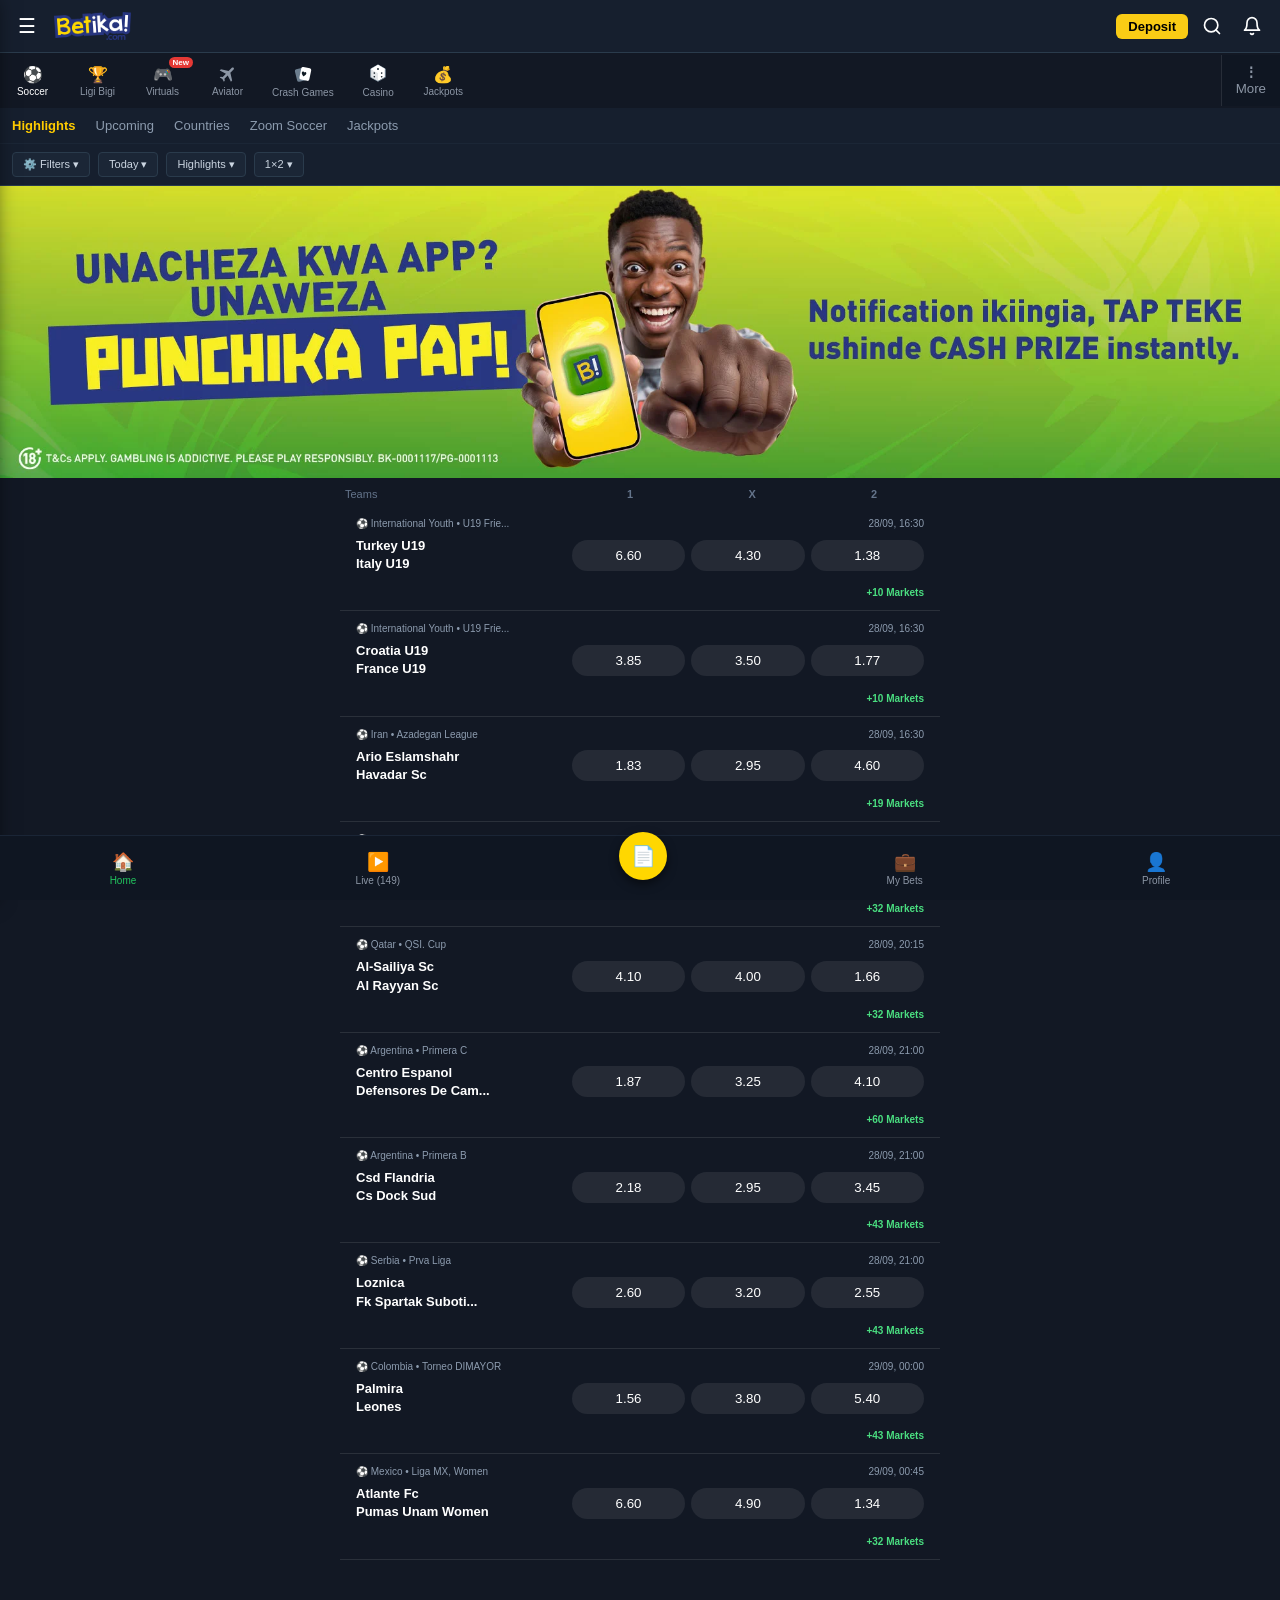
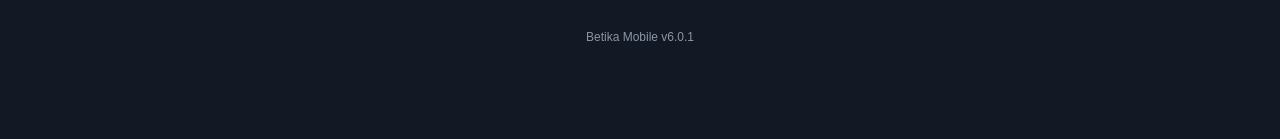
==== commit 44027c5e: "Update index.html" ====
--- a/index.html
+++ b/index.html
@@ -91,10 +91,24 @@
     <span style="display: block; font-size: 10px; font-weight: 500; color: #8c96a5;">Crash Games</span>
 </button>
 
-            <button class="cat-item" style="flex-shrink: 0; background: none; border: none; color: #8c96a5; padding: 6px 12px; text-align: center; cursor: pointer;">
-                <span style="display: block; font-size: 16px; margin-bottom: 2px;">🎰</span>
-                <span style="display: block; font-size: 10px; font-weight: 500;">Casino</span>
-            </button>
+            <button class="cat-item" style="flex-shrink: 0; background: none; border: none; color: #8c96a5; padding: 6px 12px; text-align: center; cursor: pointer; display: flex; flex-direction: column; align-items: center;">
+    <svg width="22" height="22" viewBox="0 0 24 24" fill="none" xmlns="http://www.w3.org/2000/svg" style="margin-bottom: 2px;">
+        <!-- Isometric Main Dice Body -->
+        <path d="M12 2L20 6.5V15.5L12 20L4 15.5V6.5L12 2Z" fill="#ffffff" stroke="#6b7d8e" stroke-width="1" stroke-linejoin="round"/>
+        <!-- Shaded Side Facet -->
+        <path d="M12 11V20L4 15.5V6.5L12 11Z" fill="#d1d5db" opacity="0.6"/>
+        <!-- Top Facet -->
+        <path d="M12 2L20 6.5L12 11L4 6.5L12 2Z" fill="#ffffff"/>
+        <!-- Dice Dots / Pip Details -->
+        <circle cx="12" cy="6.5" r="1" fill="#0f1a23"/>
+        <circle cx="8" cy="11" r="0.9" fill="#0f1a23"/>
+        <circle cx="8" cy="15" r="0.9" fill="#0f1a23"/>
+        <circle cx="16" cy="11" r="0.9" fill="#0f1a23"/>
+        <circle cx="16" cy="15" r="0.9" fill="#0f1a23"/>
+    </svg>
+    <span style="display: block; font-size: 10px; font-weight: 500; color: #8c96a5;">Casino</span>
+</button>
+
             <button class="cat-item" style="flex-shrink: 0; background: none; border: none; color: #8c96a5; padding: 6px 12px; text-align: center; cursor: pointer;">
                 <span style="display: block; font-size: 16px; margin-bottom: 2px;">💰</span>
                 <span style="display: block; font-size: 10px; font-weight: 500;">Jackpots</span>
@@ -105,7 +119,7 @@
         <div style="flex-shrink: 0; background-color: #0f1622; border-left: 1px solid rgba(255,255,255,0.1); z-index: 5; display: flex; align-items: center;">
             <button onclick="toggleMoreMenu()" id="moreBtn" style="background: none; border: none; color: #8c96a5; padding: 10px 14px; cursor: pointer; text-align: center;">
                 <span id="moreIcon" style="font-size: 14px; font-weight: bold; display: block; line-height: 14px; margin-bottom: 2px;">⋮</span>
-                <span id="moreText" style="font-size: 10px; display: block; font-weight: 500;">More</span>
+                <span id="moreText" styl⁵-size: 10px; display: block; font-weight: 500;">More</span>
             </button>
         </div>
     </div>
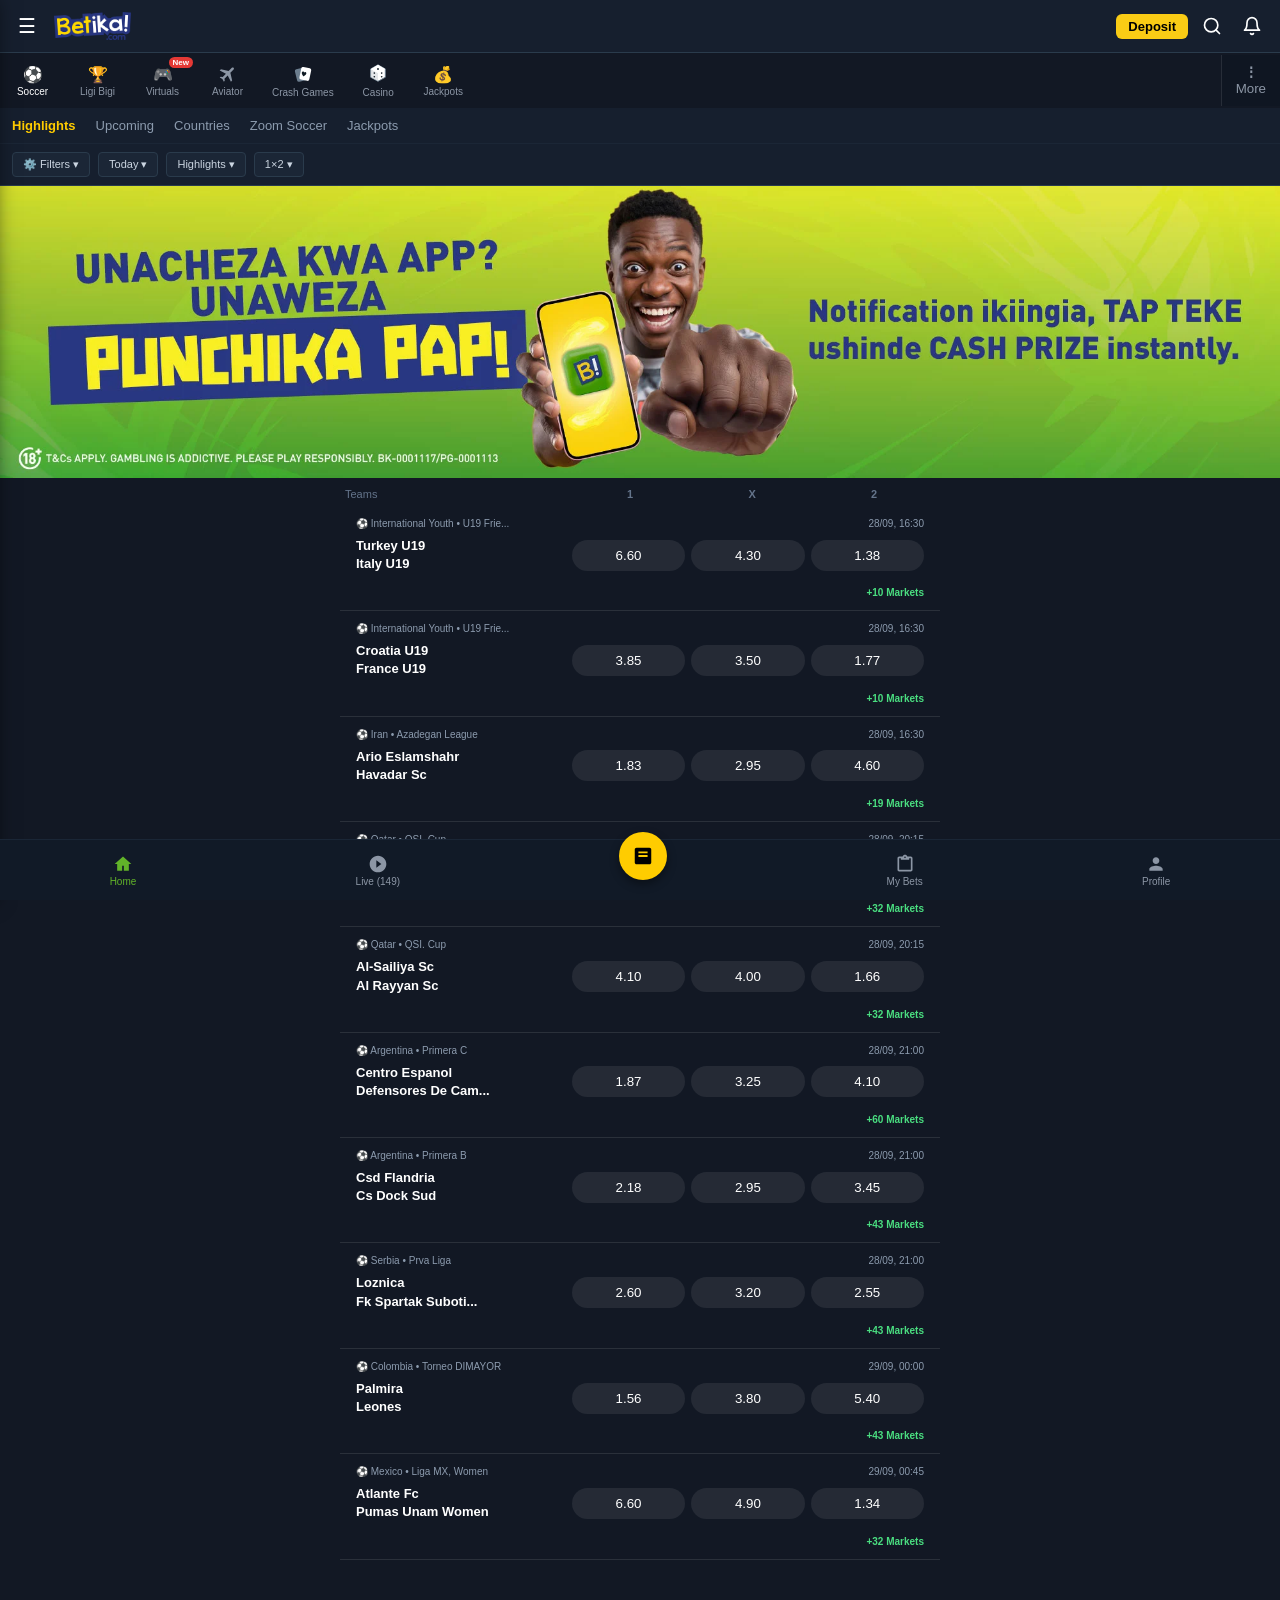
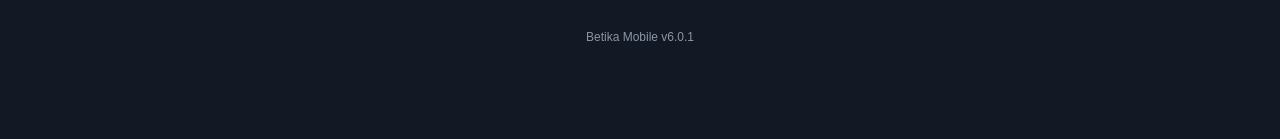
==== commit 1494b7b5: "Update index.html" ====
--- a/index.html
+++ b/index.html
@@ -416,42 +416,51 @@
 
 
     <!-- Bottom Navigation Bar -->
-<nav style="position: fixed; bottom: 0; left: 0; width: 100%; background-color: #0f1622; border-top: 1px solid #1a2536; display: flex; justify-content: space-around; align-items: center; padding: 8px 0; z-index: 9999;">
+<nav style="position: fixed; bottom: 0; left: 0; width: 100%; background-color: #111a27; border-top: 1px solid #1a2636; display: flex; justify-content: space-around; align-items: center; padding: 6px 0; z-index: 9999;">
     
     <!-- Home -->
-    <a href="index.html" style="text-decoration: none; color: #22c55e; display: flex; flex-direction: column; align-items: center; font-size: 10px; font-weight: 500;">
-        <span style="font-size: 18px; margin-bottom: 2px;">🏠</span>
+    <a href="index.html" style="text-decoration: none; color: #61b329; display: flex; flex-direction: column; align-items: center; font-size: 10px; font-weight: 500; gap: 2px;">
+        <svg viewBox="0 0 24 24" width="20" height="20" fill="currentColor">
+            <path d="M12 3L2 12h3v8h6v-6h2v6h6v-8h3L12 3z"/>
+        </svg>
         Home
     </a>
 
     <!-- Live -->
-    <a href="#" onclick="alert('Live games')" style="text-decoration: none; color: #8c96a5; display: flex; flex-direction: column; align-items: center; font-size: 10px; font-weight: 500;">
-        <span style="font-size: 18px; margin-bottom: 2px;">▶️</span>
+    <a href="#" onclick="alert('Live games')" style="text-decoration: none; color: #8c96a5; display: flex; flex-direction: column; align-items: center; font-size: 10px; font-weight: 500; gap: 2px;">
+        <svg viewBox="0 0 24 24" width="20" height="20" fill="currentColor">
+            <path d="M12 2C6.48 2 2 6.48 2 12s4.48 10 10 10 10-4.48 10-10S17.52 2 12 2zm-2 14.5v-9l6 4.5-6 4.5z"/>
+        </svg>
         Live (149)
     </a>
 
     <!-- Center BetSlip Button -->
-    <div style="position: relative; top: -12px;">
-        <button onclick="alert('BetSlip')" style="background-color: #ffd700; border: none; border-radius: 50%; width: 48px; height: 48px; display: flex; align-items: center; justify-content: center; box-shadow: 0 4px 10px rgba(0,0,0,0.5); cursor: pointer;">
-            <span style="font-size: 20px;">📄</span>
+    <div style="position: relative; top: -14px;">
+        <button onclick="alert('BetSlip')" style="background-color: #ffcc00; border: none; border-radius: 50%; width: 48px; height: 48px; display: flex; align-items: center; justify-content: center; box-shadow: 0 4px 10px rgba(0,0,0,0.4); cursor: pointer;">
+            <svg viewBox="0 0 24 24" width="22" height="22" fill="#000000">
+                <path d="M19 3H5c-1.1 0-2 .9-2 2v14c0 1.1.9 2 2 2h14c1.1 0 2-.9 2-2V5c0-1.1-.9-2-2-2zm-2 10H7v-2h10v2zm0-4H7V7h10v2z"/>
+            </svg>
         </button>
     </div>
 
     <!-- My Bets -->
-    <a href="#" onclick="checkLoginAndProceed(function() { alert('My Bets'); })" style="text-decoration: none; color: #8c96a5; display: flex; flex-direction: column; align-items: center; font-size: 10px; font-weight: 500;">
-        <span style="font-size: 18px; margin-bottom: 2px;">💼</span>
+    <a href="#" onclick="checkLoginAndProceed(function() { alert('My Bets'); })" style="text-decoration: none; color: #8c96a5; display: flex; flex-direction: column; align-items: center; font-size: 10px; font-weight: 500; gap: 2px;">
+        <svg viewBox="0 0 24 24" width="20" height="20" fill="currentColor">
+            <path d="M19 3h-4.18C14.4 1.84 13.3 1 12 1c-1.3 0-2.4.84-2.82 2H5c-1.1 0-2 .9-2 2v14c0 1.1.9 2 2 2h14c1.1 0 2-.9 2-2V5c0-1.1-.9-2-2-2zm-7 0c.55 0 1 .45 1 1s-.45 1-1 1-1-.45-1-1 .45-1 1-1zm7 16H5V5h2v2h10V5h2v14z"/>
+        </svg>
         My Bets
     </a>
 
-            <!-- Profile -->
-<a href="#" onclick="document.getElementById('profilePage').style.display='block'; updateProfileNumber(); return false;" style="text-decoration: none; color: #8c96a5; display: flex; flex-direction: column; align-items: center; font-size: 10px; font-weight: 500;">
-    <span style="font-size: 18px; margin-bottom: 2px;">👤</span>
-    Profile
-</a>
-
-
+    <!-- Profile -->
+    <a href="#" onclick="document.getElementById('profilePage').style.display='block'; updateProfileNumber(); return false;" style="text-decoration: none; color: #8c96a5; display: flex; flex-direction: column; align-items: center; font-size: 10px; font-weight: 500; gap: 2px;">
+        <svg viewBox="0 0 24 24" width="20" height="20" fill="currentColor">
+            <path d="M12 12c2.21 0 4-1.79 4-4s-1.79-4-4-4-4 1.79-4 4 1.79 4 4 4zm0 2c-2.67 0-8 1.34-8 4v2h16v-2c0-2.66-5.33-4-8-4z"/>
+        </svg>
+        Profile
+    </a>
 
 </nav>
+
 
 <!-- Extra bottom padding to ensure content isn't hidden behind the fixed bar -->
 <div style="height: 60px;"></div>
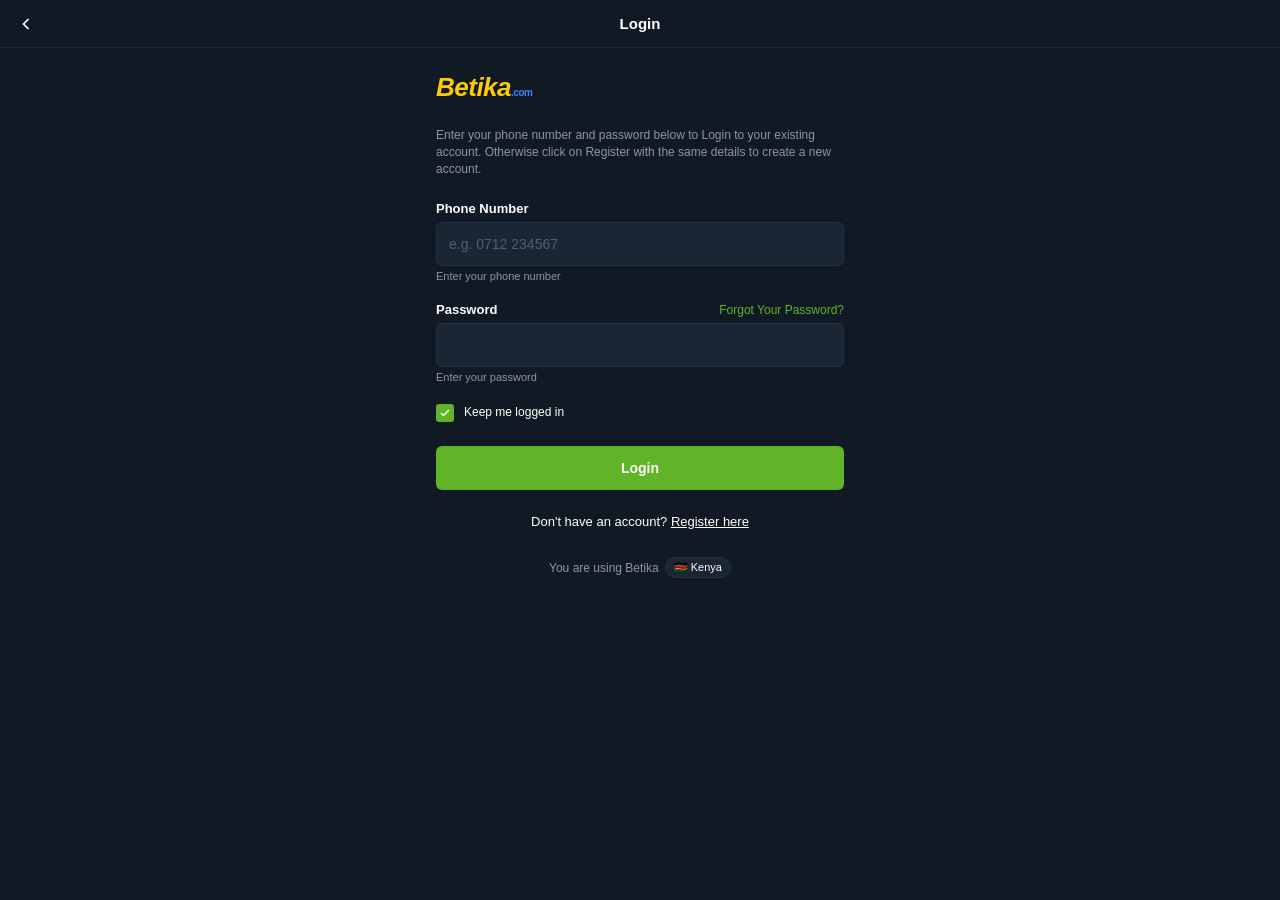
==== commit c45eeb01: "Implement login redirection in index.html Added a script to redirect users to the login page if not " ====
--- a/index.html
+++ b/index.html
@@ -2,10 +2,17 @@
 <html lang="en">
 <head>
     <meta charset="UTF-8">
-    <meta name="viewport" content="width=device-width, initial-scale=1.0">
+    <meta name="viewport" content="width=device-width, initial-scale=1">
     <title>Betika</title>
     <link rel="stylesheet" href="style.css?v=9">
+    <script>
+      // Redirect to login page immediately if not logged in
+      if (localStorage.getItem('isLoggedIn') !== 'true') {
+        window.location.href = 'login.html';
+      }
+    </script>
 </head>
+
 <body>
 
     <!-- Top Header -->
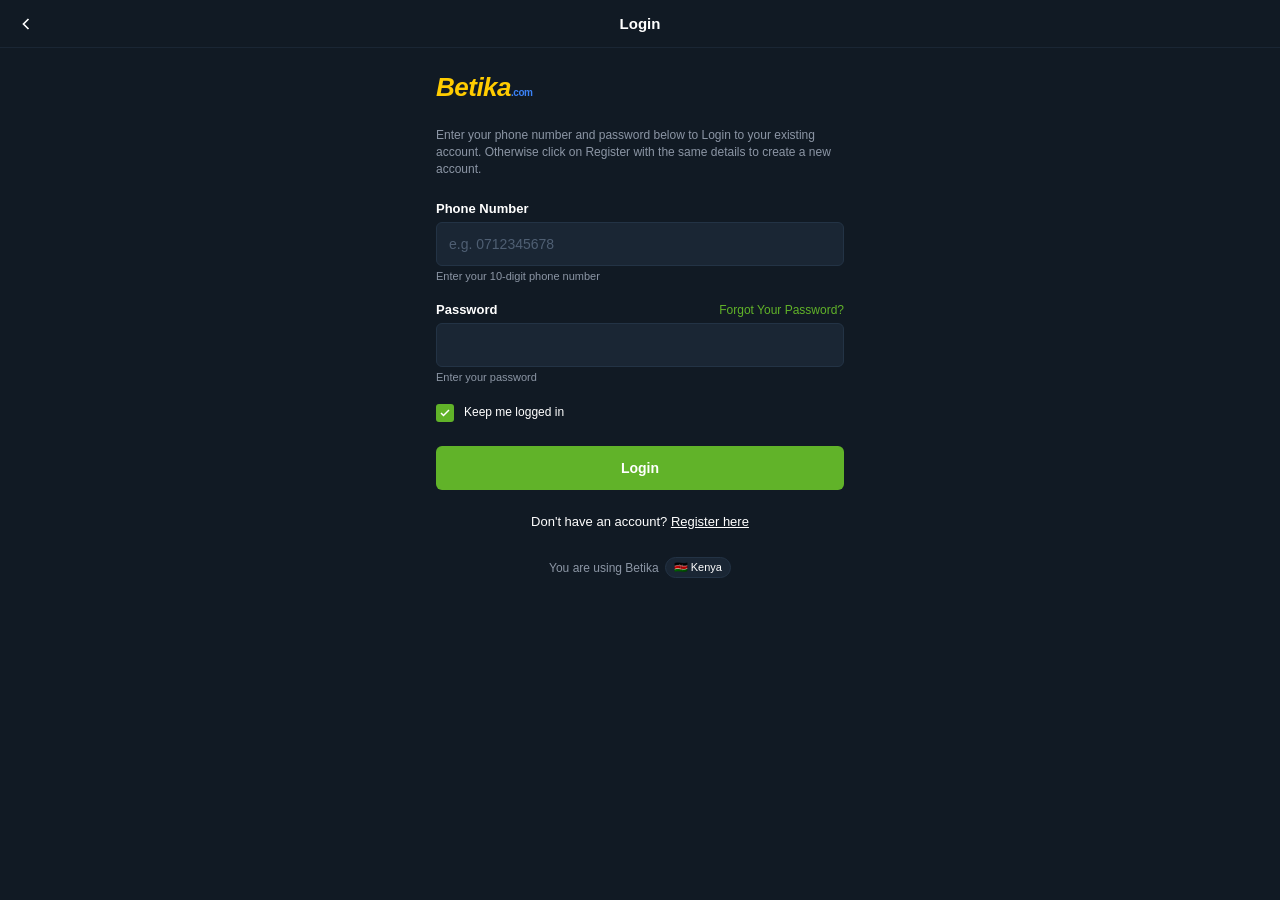
==== commit 9d558fca: "Refactor HTML structure and update navigation links" ====
--- a/index.html
+++ b/index.html
@@ -1,957 +1,417 @@
 <!DOCTYPE html>
 <html lang="en">
 <head>
-    <meta charset="UTF-8">
-    <meta name="viewport" content="width=device-width, initial-scale=1">
-    <title>Betika</title>
-    <link rel="stylesheet" href="style.css?v=9">
-    <script>
-      // Redirect to login page immediately if not logged in
-      if (localStorage.getItem('isLoggedIn') !== 'true') {
-        window.location.href = 'login.html';
+  <meta charset="UTF-8">
+  <meta name="viewport" content="width=device-width, initial-scale=1.0">
+  <title>Betika - Login / Register</title>
+  <style>
+    * {
+      margin: 0;
+      padding: 0;
+      box-sizing: border-box;
+      font-family: -apple-system, BlinkMacSystemFont, "Segoe UI", Roboto, Helvetica, Arial, sans-serif;
+    }
+
+    body {
+      background-color: #111a24;
+      color: #ffffff;
+      min-height: 100vh;
+      display: flex;
+      flex-direction: column;
+    }
+
+    /* Top Bar */
+    .top-bar {
+      height: 48px;
+      display: flex;
+      align-items: center;
+      justify-content: center;
+      position: relative;
+      background-color: #111a24;
+      border-bottom: 1px solid #1a2634;
+    }
+
+    .back-btn {
+      position: absolute;
+      left: 16px;
+      background: none;
+      border: none;
+      color: #ffffff;
+      cursor: pointer;
+      display: flex;
+      align-items: center;
+    }
+
+    .page-title {
+      font-size: 15px;
+      font-weight: 600;
+      color: #ffffff;
+    }
+
+    /* Main Content */
+    .content {
+      padding: 24px 16px;
+      max-width: 440px;
+      margin: 0 auto;
+      width: 100%;
+    }
+
+    /* Betika Logo */
+    .logo-container {
+      margin-bottom: 24px;
+    }
+
+    .logo-text {
+      font-size: 26px;
+      font-weight: 900;
+      color: #ffcc00;
+      font-style: italic;
+      letter-spacing: -0.5px;
+    }
+
+    .logo-sub {
+      font-size: 10px;
+      color: #3b82f6;
+      font-style: normal;
+      font-weight: bold;
+    }
+
+    /* Text Description */
+    .desc-text {
+      font-size: 12px;
+      color: #8c96a5;
+      line-height: 1.4;
+      margin-bottom: 24px;
+    }
+
+    /* Form Fields */
+    .form-group {
+      margin-bottom: 20px;
+    }
+
+    .label-row {
+      display: flex;
+      justify-content: space-between;
+      align-items: center;
+      margin-bottom: 6px;
+    }
+
+    .field-label {
+      font-size: 13px;
+      font-weight: 600;
+      color: #ffffff;
+    }
+
+    .forgot-pass {
+      font-size: 12px;
+      color: #61b329;
+      text-decoration: none;
+      font-weight: 500;
+    }
+
+    .input-field {
+      width: 100%;
+      height: 44px;
+      background-color: #1a2634;
+      border: 1px solid #233345;
+      border-radius: 6px;
+      padding: 0 12px;
+      color: #ffffff;
+      font-size: 14px;
+      outline: none;
+    }
+
+    .input-field::placeholder {
+      color: #4f5f73;
+    }
+
+    .input-field:focus {
+      border-color: #61b329;
+    }
+
+    .field-caption {
+      font-size: 11px;
+      color: #8c96a5;
+      margin-top: 4px;
+    }
+
+    /* Checkbox Styles */
+    .checkbox-row {
+      display: flex;
+      align-items: flex-start;
+      gap: 10px;
+      margin-top: 8px;
+      margin-bottom: 24px;
+    }
+
+    .custom-checkbox {
+      width: 18px;
+      height: 18px;
+      min-width: 18px;
+      background-color: #61b329;
+      border-radius: 3px;
+      display: flex;
+      align-items: center;
+      justify-content: center;
+      cursor: pointer;
+      margin-top: 1px;
+    }
+
+    .checkbox-unchecked {
+      background-color: #1a2634;
+      border: 1px solid #233345;
+    }
+
+    .checkbox-text {
+      font-size: 11px;
+      color: #8c96a5;
+      line-height: 1.4;
+    }
+
+    .checkbox-text a {
+      color: #61b329;
+      text-decoration: none;
+    }
+
+    /* Buttons */
+    .btn-login {
+      width: 100%;
+      height: 44px;
+      background-color: #61b329;
+      border: none;
+      border-radius: 6px;
+      color: #ffffff;
+      font-size: 14px;
+      font-weight: 600;
+      cursor: pointer;
+      margin-bottom: 24px;
+    }
+
+    .btn-register-submit {
+      width: 100%;
+      height: 44px;
+      background-color: #233345;
+      border: none;
+      border-radius: 6px;
+      color: #8c96a5;
+      font-size: 14px;
+      font-weight: 600;
+      cursor: pointer;
+      margin-bottom: 24px;
+    }
+
+    /* Toggle Links */
+    .switch-link {
+      text-align: center;
+      font-size: 13px;
+      color: #ffffff;
+      margin-bottom: 28px;
+    }
+
+    .switch-link span {
+      color: #ffffff;
+      cursor: pointer;
+      text-decoration: underline;
+    }
+
+    /* Country Badge */
+    .country-badge {
+      display: flex;
+      align-items: center;
+      justify-content: center;
+      gap: 6px;
+      font-size: 12px;
+      color: #8c96a5;
+    }
+
+    .flag-pill {
+      background-color: #1a2634;
+      border: 1px solid #233345;
+      padding: 3px 8px;
+      border-radius: 12px;
+      display: flex;
+      align-items: center;
+      gap: 4px;
+      color: #ffffff;
+      font-size: 11px;
+    }
+  </style>
+  <script>
+    // Auto-redirect to dashboard if already logged in
+    if (localStorage.getItem('isLoggedIn') === 'true') {
+      window.location.href = 'dashboard.html';
+    }
+  </script>
+</head>
+<body>
+
+  <!-- Top Bar -->
+  <div class="top-bar">
+    <button class="back-btn" onclick="window.location.href='dashboard.html'">
+      <svg width="20" height="20" viewBox="0 0 24 24" fill="none" stroke="currentColor" stroke-width="2">
+        <path d="M15 18l-6-6 6-6"/>
+      </svg>
+    </button>
+    <div class="page-title" id="topTitle">Login</div>
+  </div>
+
+  <!-- Content Area -->
+  <div class="content">
+    
+    <!-- Logo -->
+    <div class="logo-container">
+      <span class="logo-text">Betika<span class="logo-sub">.com</span></span>
+    </div>
+
+    <!-- Instructions -->
+    <p class="desc-text">
+      Enter your phone number and password below to Login to your existing account. Otherwise click on Register with the same details to create a new account.
+    </p>
+
+    <!-- LOGIN FORM -->
+    <form id="loginForm" onsubmit="handleAuth(event)">
+      <div class="form-group">
+        <div class="label-row">
+          <label class="field-label">Phone Number</label>
+        </div>
+        <input type="tel" id="loginPhone" class="input-field" placeholder="e.g. 0712345678" maxlength="10" pattern="[0-9]{10}" inputmode="numeric" required>
+        <div class="field-caption">Enter your 10-digit phone number</div>
+      </div>
+
+      <div class="form-group">
+        <div class="label-row">
+          <label class="field-label">Password</label>
+          <a href="#" class="forgot-pass">Forgot Your Password?</a>
+        </div>
+        <input type="password" class="input-field" placeholder="" required>
+        <div class="field-caption">Enter your password</div>
+      </div>
+
+      <div class="checkbox-row">
+        <div class="custom-checkbox">
+          <svg width="12" height="12" viewBox="0 0 24 24" fill="none" stroke="#ffffff" stroke-width="3">
+            <polyline points="20 6 9 17 4 12"></polyline>
+          </svg>
+        </div>
+        <div class="checkbox-text" style="color: #ffffff; font-weight: 500; font-size: 12px; margin-top: 1px;">
+          Keep me logged in
+        </div>
+      </div>
+
+      <button type="submit" class="btn-login">Login</button>
+
+      <div class="switch-link">
+        Don't have an account? <span onclick="switchView('register')">Register here</span>
+      </div>
+
+      <div class="country-badge">
+        You are using Betika 
+        <div class="flag-pill">
+          🇰🇪 Kenya
+        </div>
+      </div>
+    </form>
+
+    <!-- REGISTER FORM -->
+    <form id="registerForm" onsubmit="handleAuth(event)" style="display: none;">
+      <div class="form-group">
+        <div class="label-row">
+          <label class="field-label">Phone Number</label>
+        </div>
+        <input type="tel" id="regPhone" class="input-field" placeholder="e.g. 0712345678" maxlength="10" pattern="[0-9]{10}" inputmode="numeric" required>
+        <div class="field-caption">Enter your 10-digit phone number</div>
+      </div>
+
+      <div class="form-group">
+        <div class="label-row">
+          <label class="field-label">Password</label>
+        </div>
+        <input type="password" class="input-field" placeholder="" required>
+        <div class="field-caption">Enter your password</div>
+      </div>
+
+      <div class="form-group">
+        <div class="label-row">
+          <label class="field-label">Confirm Password</label>
+        </div>
+        <input type="password" class="input-field" placeholder="" required>
+        <div class="field-caption">Confirm your password</div>
+      </div>
+
+      <div class="checkbox-row">
+        <div class="custom-checkbox checkbox-unchecked" id="regTermsCheck" onclick="toggleCheckbox(this)">
+          <svg width="12" height="12" viewBox="0 0 24 24" fill="none" stroke="#ffffff" stroke-width="3" style="display: none;">
+            <polyline points="20 6 9 17 4 12"></polyline>
+          </svg>
+        </div>
+        <div class="checkbox-text">
+          By clicking Register you confirm to have read in detail, understood and agreed to the <a href="#">Terms and Conditions</a>, the <a href="#">Privacy policy</a> and also that you are over 18 years of age.
+        </div>
+      </div>
+
+      <button type="submit" class="btn-register-submit" id="regSubmitBtn">Register</button>
+
+      <div class="switch-link">
+        <span onclick="switchView('login')">Already have a registration code?</span>
+      </div>
+    </form>
+
+  </div>
+
+  <script>
+    function switchView(view) {
+      const loginForm = document.getElementById('loginForm');
+      const registerForm = document.getElementById('registerForm');
+      const topTitle = document.getElementById('topTitle');
+
+      if (view === 'register') {
+        loginForm.style.display = 'none';
+        registerForm.style.display = 'block';
+        topTitle.innerText = 'Register';
+      } else {
+        registerForm.style.display = 'none';
+        loginForm.style.display = 'block';
+        topTitle.innerText = 'Login';
       }
-    </script>
-</head>
-
-<body>
-
-    <!-- Top Header -->
-    <header class="navbar">
-        <div class="nav-left">
-            <button class="menu-btn">☰</button>
-            <img src="logo_KE.png" alt="Betika" style="height: 28px; width: auto;">
-
-        </div>
-                    <div class="nav-right" style="display: flex; align-items: center; gap: 8px;">
-        <!-- Deposit Button -->
-<button onclick="openProfilePage();" style="background-color: #facc15; color: #000; font-weight: 700; font-size: 13px; border: none; padding: 5px 12px; border-radius: 6px; cursor: pointer;">
-    Deposit
-</button>
-
-
-
-
-        <!-- Search Icon Button -->
-        <button class="search-btn" style="background: none; border: none; cursor: pointer; padding: 6px; display: flex; align-items: center; justify-content: center;">
-            <svg width="20" height="20" viewBox="0 0 24 24" fill="none" stroke="#ffffff" stroke-width="2" stroke-linecap="round" stroke-linejoin="round">
-                <circle cx="11" cy="11" r="8"></circle>
-                <line x1="21" y1="21" x2="16.65" y2="16.65"></line>
-            </svg>
-        </button>
-
-        <!-- Notification Bell Icon Button -->
-        <button onclick="alert('Notifications')" style="background: none; border: none; cursor: pointer; padding: 6px; display: flex; align-items: center; justify-content: center;">
-            <svg width="20" height="20" viewBox="0 0 24 24" fill="none" stroke="#ffffff" stroke-width="2" stroke-linecap="round" stroke-linejoin="round">
-                <path d="M18 8A6 6 0 0 0 6 8c0 7-3 9-3 9h18s-3-2-3-9"></path>
-                <path d="M13.73 21a2 2 0 0 1-3.46 0"></path>
-            </svg>
-        </button>
-    </div>
-
-
-    </header>
-
-    <!-- Top Category Scroll Bar with Exact Betika Vector Icons -<div class="categories-wrapper" style="background-color: #0f1622; position: relative; width: 100%; border-bottom: 1px solid #1a2536;">
-    
-    <!-- Top Bar Container -->
-    <div style="display: flex; align-items: center; width: 100%;">
-        <!-- Scrolling sports items -->
-        <div id="categoriesScroll" class="categories-scroll" style="display: flex; overflow-x: auto; white-space: nowrap; flex-grow: 1; scrollbar-width: none; -webkit-overflow-scrolling: touch; align-items: center; padding: 4px 0;">
-            <button class="cat-item active" style="flex-shrink: 0; background: none; border: none; color: #fff; padding: 6px 12px; text-align: center; cursor: pointer;">
-                <span style="display: block; font-size: 16px; margin-bottom: 2px;">⚽</span>
-                <span style="display: block; font-size: 10px; font-weight: 500;">Soccer</span>
-            </button>
-            <button class="cat-item" style="flex-shrink: 0; background: none; border: none; color: #8c96a5; padding: 6px 12px; text-align: center; cursor: pointer;">
-                <span style="display: block; font-size: 16px; margin-bottom: 2px;">🏆</span>
-                <span style="display: block; font-size: 10px; font-weight: 500;">Ligi Bigi</span>
-            </button>
-            <button class="cat-item" style="flex-shrink: 0; background: none; border: none; color: #8c96a5; padding: 6px 12px; text-align: center; cursor: pointer; position: relative;">
-    <span style="position: absolute; top: -2px; right: 2px; background-color: #e53935; color: #ffffff; font-size: 8px; font-weight: bold; padding: 1px 4px; border-radius: 6px;">New</span>
-    <span style="display: block; font-size: 16px; margin-bottom: 2px;">🎮</span>
-    <span style="display: block; font-size: 10px; font-weight: 500;">Virtuals</span>
-</button>
-
-            <button class="cat-item" onclick="window.location.href='aviator.html';" style="flex-shrink: 0; background: none; border: none; color: #8c96a5; padding: 6px 12px; text-align: center; cursor: pointer; display: flex; flex-direction: column; align-items: center;">
-    <svg width="20" height="20" viewBox="0 0 24 24" fill="none" xmlns="http://www.w3.org/2000/svg" style="margin-bottom: 2px; transform: rotate(45deg);">
-        <path d="M21 16V14L13 9V3.5C13 2.67 12.33 2 11.5 2C10.67 2 10 2.67 10 3.5V9L2 14V16L10 13.5V19L8 20.5V22L11.5 21L15 22V20.5L13 19V13.5L21 16Z" fill="#8c96a5"/>
-    </svg>
-    <span style="display: block; font-size: 10px; font-weight: 500; color: #8c96a5;">Aviator</span>
-</button>
-
-
-
-
-
-
-            <button class="cat-item" style="flex-shrink: 0; background: none; border: none; color: #8c96a5; padding: 6px 12px; text-align: center; cursor: pointer; display: flex; flex-direction: column; align-items: center;">
-    <svg width="22" height="22" viewBox="0 0 24 24" fill="none" xmlns="http://www.w3.org/2000/svg" style="margin-bottom: 2px;">
-        <!-- Back Card (Muted) -->
-        <g transform="rotate(-14 9 12)">
-            <rect x="4" y="6" width="11" height="14" rx="2" fill="#6b7d8e"/>
-        </g>
-        <!-- Front Card with Heart Accent -->
-        <g transform="rotate(12 15 12)">
-            <rect x="9" y="5" width="11" height="14" rx="2" fill="#ffffff"/>
-            <path d="M15.5 11.5 C15.5 10.6 14.8 10 14.1 10 C13.6 10 13.3 10.3 13 10.8 C12.7 10.3 12.4 10 11.9 10 C11.2 10 10.5 10.6 10.5 11.5 C10.5 12.9 13 15 13 15 C13 15 15.5 12.9 15.5 11.5 Z" fill="#0f1a23"/>
-        </g>
-    </svg>
-    <span style="display: block; font-size: 10px; font-weight: 500; color: #8c96a5;">Crash Games</span>
-</button>
-
-            <button class="cat-item" style="flex-shrink: 0; background: none; border: none; color: #8c96a5; padding: 6px 12px; text-align: center; cursor: pointer; display: flex; flex-direction: column; align-items: center;">
-    <svg width="22" height="22" viewBox="0 0 24 24" fill="none" xmlns="http://www.w3.org/2000/svg" style="margin-bottom: 2px;">
-        <!-- Isometric Main Dice Body -->
-        <path d="M12 2L20 6.5V15.5L12 20L4 15.5V6.5L12 2Z" fill="#ffffff" stroke="#6b7d8e" stroke-width="1" stroke-linejoin="round"/>
-        <!-- Shaded Side Facet -->
-        <path d="M12 11V20L4 15.5V6.5L12 11Z" fill="#d1d5db" opacity="0.6"/>
-        <!-- Top Facet -->
-        <path d="M12 2L20 6.5L12 11L4 6.5L12 2Z" fill="#ffffff"/>
-        <!-- Dice Dots / Pip Details -->
-        <circle cx="12" cy="6.5" r="1" fill="#0f1a23"/>
-        <circle cx="8" cy="11" r="0.9" fill="#0f1a23"/>
-        <circle cx="8" cy="15" r="0.9" fill="#0f1a23"/>
-        <circle cx="16" cy="11" r="0.9" fill="#0f1a23"/>
-        <circle cx="16" cy="15" r="0.9" fill="#0f1a23"/>
-    </svg>
-    <span style="display: block; font-size: 10px; font-weight: 500; color: #8c96a5;">Casino</span>
-</button>
-
-            <button class="cat-item" style="flex-shrink: 0; background: none; border: none; color: #8c96a5; padding: 6px 12px; text-align: center; cursor: pointer;">
-                <span style="display: block; font-size: 16px; margin-bottom: 2px;">💰</span>
-                <span style="display: block; font-size: 10px; font-weight: 500;">Jackpots</span>
-            </button>
-        </div>
-
-        <!-- Fixed "More/Less" Button on the right -->
-        <div style="flex-shrink: 0; background-color: #0f1622; border-left: 1px solid rgba(255,255,255,0.1); z-index: 5; display: flex; align-items: center;">
-            <button onclick="toggleMoreMenu()" id="moreBtn" style="background: none; border: none; color: #8c96a5; padding: 10px 14px; cursor: pointer; text-align: center;">
-                <span id="moreIcon" style="font-size: 14px; font-weight: bold; display: block; line-height: 14px; margin-bottom: 2px;">⋮</span>
-                <span id="moreText" styl⁵-size: 10px; display: block; font-weight: 500;">More</span>
-            </button>
-        </div>
-    </div>
-
-    <!-- Hidden Full Grid Container (Appears when More is clicked) -->
-    <div id="expandedGrid" style="display: none; background-color: #0f1622; padding: 15px 10px;">
-        <div style="display: grid; grid-template-columns: repeat(4, 1fr); gap: 16px 8px; text-align: center; color: #fff;">
-            <div style="cursor: pointer;"><span style="font-size: 20px; display: block; margin-bottom: 4px;">⚽</span><span style="font-size: 10px; color: #8c96a5;">Soccer</span></div>
-            <div style="cursor: pointer;"><span style="font-size: 20px; display: block; margin-bottom: 4px;">🏆</span><span style="font-size: 10px; color: #8c96a5;">Ligi Bigi</span></div>
-            <div style="cursor: pointer;"><span style="font-size: 20px; display: block; margin-bottom: 4px;">🎮</span><span style="font-size: 10px; color: #8c96a5;">Virtuals</span></div>
-            <div style="cursor: pointer;"><span style="font-size: 20px; display: block; margin-bottom: 4px;">✈️</span><span style="font-size: 10px; color: #8c96a5;">Aviator</span></div>
-            <div style="cursor: pointer;"><span style="font-size: 20px; display: block; margin-bottom: 4px;">🚀</span><span style="font-size: 10px; color: #8c96a5;">Crash Games</span></div>
-            <div style="cursor: pointer;"><span style="font-size: 20px; display: block; margin-bottom: 4px;">🎰</span><span style="font-size: 10px; color: #8c96a5;">Casino</span></div>
-            <div style="cursor: pointer;"><span style="font-size: 20px; display: block; margin-bottom: 4px;">💰</span><span style="font-size: 10px; color: #8c96a5;">Jackpots</span></div>
-            <div style="cursor: pointer;"><span style="font-size: 20px; display: block; margin-bottom: 4px;">🛡️</span><span style="font-size: 10px; color: #8c96a5;">Shikisha Bet</span></div>
-            <div style="cursor: pointer;"><span style="font-size: 20px; display: block; margin-bottom: 4px;">⚡</span><span style="font-size: 10px; color: #8c96a5;">Betika Fasta</span></div>
-            <div style="cursor: pointer;"><span style="font-size: 20px; display: block; margin-bottom: 4px;">🎁</span><span style="font-size: 10px; color: #8c96a5;">Promotions</span></div>
-            <div style="cursor: pointer;"><span style="font-size: 20px; display: block; margin-bottom: 4px;">🏓</span><span style="font-size: 10px; color: #8c96a5;">Table Tennis</span></div>
-            <div style="cursor: pointer;"><span style="font-size: 20px; display: block; margin-bottom: 4px;">🥊</span><span style="font-size: 10px; color: #8c96a5;">Boxing</span></div>
-            <div style="cursor: pointer;"><span style="font-size: 20px; display: block; margin-bottom: 4px;">⚾</span><span style="font-size: 10px; color: #8c96a5;">Baseball</span></div>
-            <div style="cursor: pointer;"><span style="font-size: 20px; display: block; margin-bottom: 4px;">🏒</span><span style="font-size: 10px; color: #8c96a5;">Ice Hockey</span></div>
-            <div style="cursor: pointer;"><span style="font-size: 20px; display: block; margin-bottom: 4px;">🏈</span><span style="font-size: 10px; color: #8c96a5;">American Football</span></div>
-            <div style="cursor: pointer;"><span style="font-size: 20px; display: block; margin-bottom: 4px;">🏀</span><span style="font-size: 10px; color: #8c96a5;">Basketball</span></div>
-            <div style="cursor: pointer;"><span style="font-size: 20px; display: block; margin-bottom: 4px;">🎾</span><span style="font-size: 10px; color: #8c96a5;">Tennis</span></div>
-            <div style="cursor: pointer;"><span style="font-size: 20px; display: block; margin-bottom: 4px;">🏉</span><span style="font-size: 10px; color: #8c96a5;">Rugby</span></div>
-            <div style="cursor: pointer;"><span style="font-size: 20px; display: block; margin-bottom: 4px;">🏏</span><span style="font-size: 10px; color: #8c96a5;">Cricket</span></div>
-            <div style="cursor: pointer;"><span style="font-size: 20px; display: block; margin-bottom: 4px;">🏐</span><span style="font-size: 10px; color: #8c96a5;">Volleyball</span></div>
-        </div>
-    </div>
-</div>
-
-<script>
-function toggleMoreMenu() {
-    var grid = document.getElementById('expandedGrid');
-    var scrollBar = document.getElementById('categoriesScroll');
-    var moreText = document.getElementById('moreText');
-    var moreIcon = document.getElementById('moreIcon');
-    
-    if (grid.style.display === 'none') {
-        grid.style.display = 'block';
-        scrollBar.style.display = 'none';
-        moreText.innerText = 'Less';
-        moreIcon.innerText = '✕';
-    } else {
-        grid.style.display = 'none';
-        scrollBar.style.display = 'flex';
-        moreText.innerText = 'More';
-        moreIcon.innerText = '⋮';
-    }
-}
-</script>
-
-
-
-
-    
-
-    <!-- Sub-menu Filters Bar -->
-    <div class="sub-filters">
-        <span class="active-tab">Highlights</span>
-        <span>Upcoming</span>
-        <span>Countries</span>
-        <span>Zoom Soccer</span>
-        <span>Jackpots</span>
-    </div>
-
-    <!-- Dropdown Filters Toolbar -->
-    <div class="filter-toolbar">
-        <button class="filter-dropdown">⚙️ Filters ▾</button>
-        <button class="filter-dropdown">Today ▾</button>
-        <button class="filter-dropdown">Highlights ▾</button>
-        <button class="filter-dropdown">1×2 ▾</button>
-    </div>
-
-    <!-- Promo Banner -->
-<img src="1784289103776-punchikapromo-2000x456-homepage-3--1.webp" alt="Punchika Promo" style="width: 100%; height: auto; display: block;">
-    
-
-
-    <!-- Main Content Area / Match Cards -->
-<main class="container">
-    <div class="market-header">
-        <span>Teams</span>
-        <div class="market-odds-labels">
-            <span>1</span>
-            <span>X</span>
-            <span>2</span>
-        </div>
-    </div>
-
-    <!-- International Youth / Friendlies -->
-    <div class="match-card">
-        <div class="match-header-row">
-            <span class="category">⚽ International Youth • U19 Frie...</span>
-            <span class="match-time">28/09, 16:30</span>
-        </div>
-        <div class="match-body">
-            <div class="team-names">
-                <h4>Turkey U19<br>Italy U19</h4>
-            </div>
-            <div class="odds-grid">
-                <button class="odd-btn"><span>6.60</span></button>
-                <button class="odd-btn"><span>4.30</span></button>
-                <button class="odd-btn"><span>1.38</span></button>
-            </div>
-        </div>
-        <div class="match-footer">
-            <span class="markets-count">+10 Markets</span>
-        </div>
-    </div>
-
-    <div class="match-card">
-        <div class="match-header-row">
-            <span class="category">⚽ International Youth • U19 Frie...</span>
-            <span class="match-time">28/09, 16:30</span>
-        </div>
-        <div class="match-body">
-            <div class="team-names">
-                <h4>Croatia U19<br>France U19</h4>
-            </div>
-            <div class="odds-grid">
-                <button class="odd-btn"><span>3.85</span></button>
-                <button class="odd-btn"><span>3.50</span></button>
-                <button class="odd-btn"><span>1.77</span></button>
-            </div>
-        </div>
-        <div class="match-footer">
-            <span class="markets-count">+10 Markets</span>
-        </div>
-    </div>
-
-    <!-- Domestic Leagues & Cups -->
-    <div class="match-card">
-        <div class="match-header-row">
-            <span class="category">⚽ Iran • Azadegan League</span>
-            <span class="match-time">28/09, 16:30</span>
-        </div>
-        <div class="match-body">
-            <div class="team-names">
-                <h4>Ario Eslamshahr<br>Havadar Sc</h4>
-            </div>
-            <div class="odds-grid">
-                <button class="odd-btn"><span>1.83</span></button>
-                <button class="odd-btn"><span>2.95</span></button>
-                <button class="odd-btn"><span>4.60</span></button>
-            </div>
-        </div>
-        <div class="match-footer">
-            <span class="markets-count">+19 Markets</span>
-        </div>
-    </div>
-
-    <div class="match-card">
-        <div class="match-header-row">
-            <span class="category">⚽ Qatar • QSI. Cup</span>
-            <span class="match-time">28/09, 20:15</span>
-        </div>
-        <div class="match-body">
-            <div class="team-names">
-                <h4>Al Shahaniya<br>Al Duhail Sc</h4>
-            </div>
-            <div class="odds-grid">
-                <button class="odd-btn"><span>2.90</span></button>
-                <button class="odd-btn"><span>3.50</span></button>
-                <button class="odd-btn"><span>2.14</span></button>
-            </div>
-        </div>
-        <div class="match-footer">
-            <span class="markets-count">+32 Markets</span>
-        </div>
-    </div>
-
-    <div class="match-card">
-        <div class="match-header-row">
-            <span class="category">⚽ Qatar • QSI. Cup</span>
-            <span class="match-time">28/09, 20:15</span>
-        </div>
-        <div class="match-body">
-            <div class="team-names">
-                <h4>Al-Sailiya Sc<br>Al Rayyan Sc</h4>
-            </div>
-            <div class="odds-grid">
-                <button class="odd-btn"><span>4.10</span></button>
-                <button class="odd-btn"><span>4.00</span></button>
-                <button class="odd-btn"><span>1.66</span></button>
-            </div>
-        </div>
-        <div class="match-footer">
-            <span class="markets-count">+32 Markets</span>
-        </div>
-    </div>
-
-    <!-- Argentina & South America Fixtures -->
-    <div class="match-card">
-        <div class="match-header-row">
-            <span class="category">⚽ Argentina • Primera C</span>
-            <span class="match-time">28/09, 21:00</span>
-        </div>
-        <div class="match-body">
-            <div class="team-names">
-                <h4>Centro Espanol<br>Defensores De Cam...</h4>
-            </div>
-            <div class="odds-grid">
-                <button class="odd-btn"><span>1.87</span></button>
-                <button class="odd-btn"><span>3.25</span></button>
-                <button class="odd-btn"><span>4.10</span></button>
-            </div>
-        </div>
-        <div class="match-footer">
-            <span class="markets-count">+60 Markets</span>
-        </div>
-    </div>
-
-    <div class="match-card">
-        <div class="match-header-row">
-            <span class="category">⚽ Argentina • Primera B</span>
-            <span class="match-time">28/09, 21:00</span>
-        </div>
-        <div class="match-body">
-            <div class="team-names">
-                <h4>Csd Flandria<br>Cs Dock Sud</h4>
-            </div>
-            <div class="odds-grid">
-                <button class="odd-btn"><span>2.18</span></button>
-                <button class="odd-btn"><span>2.95</span></button>
-                <button class="odd-btn"><span>3.45</span></button>
-            </div>
-        </div>
-        <div class="match-footer">
-            <span class="markets-count">+43 Markets</span>
-        </div>
-    </div>
-
-    <div class="match-card">
-        <div class="match-header-row">
-            <span class="category">⚽ Serbia • Prva Liga</span>
-            <span class="match-time">28/09, 21:00</span>
-        </div>
-        <div class="match-body">
-            <div class="team-names">
-                <h4>Loznica<br>Fk Spartak Suboti...</h4>
-            </div>
-            <div class="odds-grid">
-                <button class="odd-btn"><span>2.60</span></button>
-                <button class="odd-btn"><span>3.20</span></button>
-                <button class="odd-btn"><span>2.55</span></button>
-            </div>
-        </div>
-        <div class="match-footer">
-            <span class="markets-count">+43 Markets</span>
-        </div>
-    </div>
-
-    <div class="match-card">
-        <div class="match-header-row">
-            <span class="category">⚽ Colombia • Torneo DIMAYOR</span>
-            <span class="match-time">29/09, 00:00</span>
-        </div>
-        <div class="match-body">
-            <div class="team-names">
-                <h4>Palmira<br>Leones</h4>
-            </div>
-            <div class="odds-grid">
-                <button class="odd-btn"><span>1.56</span></button>
-                <button class="odd-btn"><span>3.80</span></button>
-                <button class="odd-btn"><span>5.40</span></button>
-            </div>
-        </div>
-        <div class="match-footer">
-            <span class="markets-count">+43 Markets</span>
-        </div>
-    </div>
-
-    <div class="match-card">
-        <div class="match-header-row">
-            <span class="category">⚽ Mexico • Liga MX, Women</span>
-            <span class="match-time">29/09, 00:45</span>
-        </div>
-        <div class="match-body">
-            <div class="team-names">
-                <h4>Atlante Fc<br>Pumas Unam Women</h4>
-            </div>
-            <div class="odds-grid">
-                <button class="odd-btn"><span>6.60</span></button>
-                <button class="odd-btn"><span>4.90</span></button>
-                <button class="odd-btn"><span>1.34</span></button>
-            </div>
-        </div>
-        <div class="match-footer">
-            <span class="markets-count">+32 Markets</span>
-        </div>
-    </div>
-</main>
-
-
-    <!-- Bottom Navigation Bar -->
-<nav style="position: fixed; bottom: 0; left: 0; width: 100%; background-color: #111a27; border-top: 1px solid #1a2636; display: flex; justify-content: space-around; align-items: center; padding: 6px 0; z-index: 9999;">
-    
-    <!-- Home -->
-    <a href="index.html" style="text-decoration: none; color: #61b329; display: flex; flex-direction: column; align-items: center; font-size: 10px; font-weight: 500; gap: 2px;">
-        <svg viewBox="0 0 24 24" width="20" height="20" fill="currentColor">
-            <path d="M12 3L2 12h3v8h6v-6h2v6h6v-8h3L12 3z"/>
-        </svg>
-        Home
-    </a>
-
-    <!-- Live -->
-    <a href="#" onclick="alert('Live games')" style="text-decoration: none; color: #8c96a5; display: flex; flex-direction: column; align-items: center; font-size: 10px; font-weight: 500; gap: 2px;">
-        <svg viewBox="0 0 24 24" width="20" height="20" fill="currentColor">
-            <path d="M12 2C6.48 2 2 6.48 2 12s4.48 10 10 10 10-4.48 10-10S17.52 2 12 2zm-2 14.5v-9l6 4.5-6 4.5z"/>
-        </svg>
-        Live (149)
-    </a>
-
-    <!-- Center BetSlip Button -->
-    <div style="position: relative; top: -14px;">
-        <button onclick="alert('BetSlip')" style="background-color: #ffcc00; border: none; border-radius: 50%; width: 48px; height: 48px; display: flex; align-items: center; justify-content: center; box-shadow: 0 4px 10px rgba(0,0,0,0.4); cursor: pointer;">
-            <svg viewBox="0 0 24 24" width="22" height="22" fill="#000000">
-                <path d="M19 3H5c-1.1 0-2 .9-2 2v14c0 1.1.9 2 2 2h14c1.1 0 2-.9 2-2V5c0-1.1-.9-2-2-2zm-2 10H7v-2h10v2zm0-4H7V7h10v2z"/>
-            </svg>
-        </button>
-    </div>
-
-    <!-- My Bets -->
-    <a href="#" onclick="checkLoginAndProceed(function() { alert('My Bets'); })" style="text-decoration: none; color: #8c96a5; display: flex; flex-direction: column; align-items: center; font-size: 10px; font-weight: 500; gap: 2px;">
-        <svg viewBox="0 0 24 24" width="20" height="20" fill="currentColor">
-            <path d="M19 3h-4.18C14.4 1.84 13.3 1 12 1c-1.3 0-2.4.84-2.82 2H5c-1.1 0-2 .9-2 2v14c0 1.1.9 2 2 2h14c1.1 0 2-.9 2-2V5c0-1.1-.9-2-2-2zm-7 0c.55 0 1 .45 1 1s-.45 1-1 1-1-.45-1-1 .45-1 1-1zm7 16H5V5h2v2h10V5h2v14z"/>
-        </svg>
-        My Bets
-    </a>
-
-    <!-- Profile -->
-    <a href="#" onclick="document.getElementById('profilePage').style.display='block'; updateProfileNumber(); return false;" style="text-decoration: none; color: #8c96a5; display: flex; flex-direction: column; align-items: center; font-size: 10px; font-weight: 500; gap: 2px;">
-        <svg viewBox="0 0 24 24" width="20" height="20" fill="currentColor">
-            <path d="M12 12c2.21 0 4-1.79 4-4s-1.79-4-4-4-4 1.79-4 4 1.79 4 4 4zm0 2c-2.67 0-8 1.34-8 4v2h16v-2c0-2.66-5.33-4-8-4z"/>
-        </svg>
-        Profile
-    </a>
-
-</nav>
-
-
-<!-- Extra bottom padding to ensure content isn't hidden behind the fixed bar -->
-<div style="height: 60px;"></div>
-
-
-
-
-<!-- Side Menu Drawer Overlay & Content -->
-<div id="side-menu-overlay" class="menu-overlay"></div>
-<div id="side-menu-drawer" class="side-menu-drawer" style="position: fixed; top: 0; left: -300px; width: 290px; height: 100%; background-color: #121a24; color: #ffffff; z-index: 3000; transition: left 0.3s ease-in-out; overflow-y: auto; box-shadow: 4px 0 20px rgba(0,0,0,0.7);">
-
-    <div class="drawer-header">
-        <button id="close-drawer" class="drawer-close-btn">&times;</button>
-        <img src="logo_KE.png" alt="Betika" style="height: 24px;">
-    </div>
-    
-    <div class="drawer-links">
-        <a href="#"><span>🛡️</span> Prematch</a>
-        <a href="#"><span>▶️</span> Live Games</a>
-        <a href="#"><span>🏆</span> Jackpots</a>
-        <a href="#"><span>🃏</span> Crash Games</a>
-        <a href="#"><span>🎰</span> Casino</a>
-        <a href="#"><span>⚽</span> Sababisha</a>
-        <a href="#"><span>⚡</span> Betika Fasta</a>
-        <a href="#"><span>✈️</span> Aviator</a>
-        <a href="#"><span>💡</span> Shikisha Bet</a>
-        <a href="#"><span>⏱️</span> Live Score</a>
-        <a href="#"><span>📱</span> Download App</a>
-        <a href="#"><span>%</span> Promotions <span class="badge-new">New</span></a>
-    </div>
-
-    <div class="drawer-section-title">Preferences</div>
-    <div class="drawer-section-box">
-        <div class="drawer-row">
-            <span>Display Theme</span>
-            <span class="theme-toggle-icon">☀️</span>
-        </div>
-        <div class="drawer-row">
-            <span>Data Saver</span>
-            <input type="checkbox" checked>
-        </div>
-    </div>
-
-    <div class="drawer-section-title">Get Help</div>
-    <div class="drawer-section-box">
-        <a href="#" class="drawer-sub-link">📞 Call Customer Service</a>
-        <a href="#" class="drawer-sub-link">✉️ Contact Support</a>
-        <a href="#" class="drawer-sub-link">💬 Live Chat</a>
-    </div>
-
-    <div class="drawer-section-title">Legal & License</div>
-    <div class="drawer-section-box legal-box">
-        <p>Shop and Deliver Limited is licensed by the Gambling Regulatory Authority of Kenya under the Betting, Lotteries and Gaming Act.</p>
-        <p class="age-limit">18+ Must be 18 years or older to register or play.</p>
-    </div>
-    </div>
-    <script>
-    document.addEventListener("DOMContentLoaded", function () {
-        const menuBtn = document.querySelector(".menu-btn") || document.querySelector("header button");
-        const drawer = document.getElementById("side-menu-drawer");
-        const overlay = document.getElementById("side-menu-overlay");
-        const closeBtn = document.getElementById("close-drawer");
-
-        if (menuBtn) {
-            menuBtn.addEventListener("click", function (e) {
-                e.preventDefault();
-                e.stopPropagation();
-                if (drawer) drawer.style.left = "0px";
-                if (overlay) overlay.style.display = "block";
-            });
-        }
-
-        if (closeBtn) {
-            closeBtn.addEventListener("click", function () {
-                if (drawer) drawer.style.left = "-300px";
-                if (overlay) overlay.style.display = "none";
-            });
-        }
-
-        if (overlay) {
-            overlay.addEventListener("click", function () {
-                if (drawer) drawer.style.left = "-300px";
-                if (overlay) overlay.style.display = "none";
-            });
-        }
-    });
-        </script>
-<!-- Full Register Page Overlay -->
-<div id="registerPage" style="display: none; position: fixed; top: 0; left: 0; width: 100%; height: 100%; background-color: #0b121c; z-index: 1000; overflow-y: auto; color: #fff; box-sizing: border-box; padding: 15px;">
-    
-    <!-- Top Header Bar with Back Button -->
-    <div style="display: flex; align-items: center; margin-bottom: 25px; border-bottom: 1px solid #1a2536; padding-bottom: 12px;">
-        <button onclick="closeRegisterPage()" style="background: none; border: none; color: #fff; font-size: 20px; cursor: pointer; padding: 0 10px 0 0;">❮</button>
-        <span style="font-size: 18px; font-weight: 500; flex-grow: 1; text-align: center; margin-right: 25px;">Register</span>
-    </div>
-
-    <!-- Betika Logo & Instructions -->
-    <div style="max-width: 450px; margin: 0 auto;">
-        <div style="margin-bottom: 20px;">
-            <span style="background-color: #ffcc00; color: #000; font-weight: bold; padding: 4px 8px; font-size: 18px; border-radius: 4px; display: inline-block;">Betika!</span>
-        </div>
-        
-        <p style="font-size: 13px; color: #8c96a5; line-height: 1.5; margin-bottom: 25px;">
-            Enter your phone number and password below to Login to your existing account. Otherwise click on Register with the same details to create a new account.
-        </p>
-
-        <!-- Register Form -->
-        <form onsubmit="handleRegisterSubmit(event)">
-            
-            <!-- Phone Number Field -->
-            <div style="margin-bottom: 20px;">
-                <label style="display: block; font-size: 14px; font-weight: bold; margin-bottom: 8px; color: #fff;">Phone Number</label>
-                <input type="text" placeholder="e.g. 0712 234567" required style="width: 100%; padding: 12px; background-color: #16202e; border: 1px solid #233146; border-radius: 4px; color: #fff; box-sizing: border-box; font-size: 14px;">
-                <span style="display: block; font-size: 11px; color: #8c96a5; margin-top: 5px;">Enter your phone number</span>
-            </div>
-            
-            <!-- Password Field -->
-            <div style="margin-bottom: 20px;">
-                <label style="display: block; font-size: 14px; font-weight: bold; margin-bottom: 8px; color: #fff;">Password</label>
-                <input type="password" required style="width: 100%; padding: 12px; background-color: #16202e; border: 1px solid #233146; border-radius: 4px; color: #fff; box-sizing: border-box; font-size: 14px;">
-                <span style="display: block; font-size: 11px; color: #8c96a5; margin-top: 5px;">Enter your password</span>
-            </div>
-
-            <!-- Confirm Password Field -->
-            <div style="margin-bottom: 20px;">
-                <label style="display: block; font-size: 14px; font-weight: bold; margin-bottom: 8px; color: #fff;">Confirm Password</label>
-                <input type="password" required style="width: 100%; padding: 12px; background-color: #16202e; border: 1px solid #233146; border-radius: 4px; color: #fff; box-sizing: border-box; font-size: 14px;">
-                <span style="display: block; font-size: 11px; color: #8c96a5; margin-top: 5px;">Confirm your password</span>
-            </div>
-            
-            <!-- Terms Checkbox -->
-            <div style="display: flex; align-items: flex-start; margin-bottom: 25px;">
-                <input type="checkbox" id="termsCheck" required style="margin-top: 3px; margin-right: 10px; accent-color: #28a745; width: 16px; height: 16px;">
-                <label for="termsCheck" style="font-size: 12px; color: #8c96a5; line-height: 1.4;">
-                    By clicking Register you confirm to have read in detail, understood and agreed to the <span style="color: #28a745;">Terms and Conditions</span>, the <span style="color: #28a745;">Privacy policy</span> and also that you are over 18 years of age.
-                </label>
-            </div>
-            <!-- Register Action Button (Dynamic Green Style) -->
-<button type="submit" id="submitRegBtn" style="width: 100%; background-color: #28a745; color: white; border: none; padding: 14px; border-radius: 4px; font-weight: bold; font-size: 15px; cursor: pointer; margin-bottom: 20px;">Register</button>
-
-        </form>
-
-        <!-- Footer Code Link -->
-        <div style="text-align: center; margin-top: 20px;">
-            <a href="#" onclick="alert('Registration code recovery'); return false;" style="color: #8c96a5; font-size: 13px; text-decoration: none;">Already have a registration code?</a>
-        </div>
-    </div>
-</div>
-<!-- Full Login Page Overlay -->
-<div id="loginPage" style="display: none; position: fixed; top: 0; left: 0; width: 100%; height: 100%; background-color: #0b121c; z-index: 1000; overflow-y: auto; color: #fff; box-sizing: border-box; padding: 15px;">
-    <div style="display: flex; align-items: center; margin-bottom: 25px; border-bottom: 1px solid #1a2536; padding-bottom: 12px;">
-        <button onclick="closeLoginPage()" style="background: none; border: none; color: #fff; font-size: 20px; cursor: pointer; padding: 0 10px 0 0;">❮</button>
-        <span style="font-size: 18px; font-weight: 500; flex-grow: 1; text-align: center; margin-right: 25px;">Login</span>
-    </div>
-    <div style="max-width: 450px; margin: 0 auto;">
-        <div style="margin-bottom: 20px;">
-            <span style="background-color: #ffcc00; color: #000; font-weight: bold; padding: 4px 8px; font-size: 18px; border-radius: 4px; display: inline-block;">Betika!</span>
-        </div>
-        <p style="font-size: 13px; color: #8c96a5; line-height: 1.5; margin-bottom: 25px;">
-            Enter your phone number and password below to Login to your existing account. Otherwise click on Register with the same details to create a new account.
-        </p>
-        <form onsubmit="handleLoginSubmit(event)">
-            <div style="margin-bottom: 20px;">
-                <label style="display: block; font-size: 14px; font-weight: bold; margin-bottom: 8px; color: #fff;">Phone Number</label>
-                <input type="text" placeholder="e.g. 0712 234567" required style="width: 100%; padding: 12px; background-color: #16202e; border: 1px solid #233146; border-radius: 4px; color: #fff; box-sizing: border-box; font-size: 14px;">
-                <span style="display: block; font-size: 11px; color: #8c96a5; margin-top: 5px;">Enter your phone number</span>
-            </div>
-            <div style="margin-bottom: 20px;">
-                <div style="display: flex; justify-content: space-between; align-items: center; margin-bottom: 8px;">
-                    <label style="font-size: 14px; font-weight: bold; color: #fff;">Password</label>
-                    <a href="#" onclick="alert('Password recovery'); return false;" style="color: #28a745; font-size: 12px; text-decoration: none;">Forgot Your Password?</a>
-                </div>
-                <input type="password" required style="width: 100%; padding: 12px; background-color: #16202e; border: 1px solid #233146; border-radius: 4px; color: #fff; box-sizing: border-box; font-size: 14px;">
-                <span style="display: block; font-size: 11px; color: #8c96a5; margin-top: 5px;">Enter your password</span>
-            </div>
-            <div style="display: flex; align-items: center; margin-bottom: 25px;">
-                <input type="checkbox" id="keepLoggedIn" checked style="margin-right: 10px; accent-color: #28a745; width: 16px; height: 16px;">
-                <label for="keepLoggedIn" style="font-size: 13px; color: #fff;">Keep me logged in</label>
-            </div>
-            <button type="submit" style="width: 100%; background-color: #28a745; color: white; border: none; padding: 14px; border-radius: 4px; font-weight: bold; font-size: 15px; cursor: pointer; margin-bottom: 20px;">Login</button>
-        </form>
-        <div style="text-align: center; margin-top: 20px;">
-            <a href="#" onclick="closeLoginPage(); openRegisterPage(); return false;" style="color: #8c96a5; font-size: 13px; text-decoration: none;">Don't have an account? Register here</a>
-        </div>
-        <div style="text-align: center; margin-top: 30px;">
-            <span style="color: #8c96a5; font-size: 12px;">You are using Betika 🇰🇪 Kenya</span>
-        </div>
-    </div>
-</div>
-
-<!-- Full Profile Page Overlay -->
-<div id="profilePage" style="display: none; position: fixed; top: 0; left: 0; width: 100%; height: 100%; background-color: #121a24; z-index: 1000; overflow-y: auto; color: #fff; padding: 15px; font-family: sans-serif;">
-    
-    <!-- Top Navigation Bar -->
-    <div style="display: flex; align-items: center; justify-content: space-between; margin-bottom: 15px;">
-        <div style="display: flex; align-items: center; gap: 10px;">
-            <span style="font-size: 20px; cursor: pointer;" onclick="closeProfilePage()">☰</span>
-            <span style="color: #ffcc00; font-weight: bold; font-size: 18px; font-style: italic;">Betika!</span>
-        </div>
-        <div style="display: flex; align-items: center; gap: 10px;">
-            <button style="background-color: #ffcc00; color: #000; border: none; padding: 5px 12px; border-radius: 4px; font-weight: bold; font-size: 13px; cursor: pointer;">Deposit</button>
-            <span style="font-size: 16px; cursor: pointer;">🔍</span>
-            <span style="font-size: 16px; cursor: pointer;">🔔</span>
-        </div>
-    </div>
-
-            <!-- User Profile Badge -->
-    <div style="display: flex; justify-content: center; margin-bottom: 15px;">
-        <div style="display: flex; align-items: center; gap: 8px; background-color: #1b2635; padding: 6px 16px; border-radius: 20px; font-weight: bold; font-size: 14px; color: #fff;">
-            <span style="background-color: #4caf50; width: 22px; height: 22px; border-radius: 50%; display: inline-flex; align-items: center; justify-content: center; font-size: 12px;">👤</span>
-            <span id="userProfilePhone"></span>
-        </div>
-    </div>
-
-
-
-    <!-- Balance & Bonus Cards -->
-    <div style="display: flex; gap: 10px; margin-bottom: 12px;">
-        <div style="flex: 1; background-color: #1b2635; padding: 12px; border-radius: 6px; text-align: center;">
-            <div style="font-size: 12px; color: #8c96a5; display: flex; align-items: center; justify-content: center; gap: 5px;">
-                <span>👛</span> Balance
-            </div>
-            <div style="font-weight: bold; font-size: 15px; margin-top: 4px;">KES 0.00</div>
-        </div>
-        <div style="flex: 1; background-color: #1b2635; padding: 12px; border-radius: 6px; text-align: center;">
-            <div style="font-size: 12px; color: #8c96a5; display: flex; align-items: center; justify-content: center; gap: 5px;">
-                <span>🎁</span> Bonus
-            </div>
-            <div style="font-weight: bold; font-size: 15px; margin-top: 4px;">KES 0.00</div>
-        </div>
-    </div>
-
-
-    <!-- Freebets & Promotions / Jackpot Streaks -->
-    <div style="display: flex; gap: 10px; background-color: #1b2635; padding: 12px; border-radius: 6px; margin-bottom: 15px; align-items: center;">
-        <div style="flex: 1; text-align: center;">
-            <div style="font-size: 12px; color: #8c96a5; margin-bottom: 6px;">Freebets & Promotions</div>
-            <button style="background-color: #2b3a4f; color: #fff; border: none; padding: 6px 18px; border-radius: 4px; font-size: 12px; cursor: pointer;">View all</button>
-        </div>
-        <div style="width: 1px; background-color: #2b3a4f; height: 35px;"></div>
-        <div style="flex: 1; text-align: center;">
-            <div style="font-size: 12px; color: #8c96a5; margin-bottom: 6px;">Jackpot Streaks</div>
-            <button style="background-color: #2b3a4f; color: #fff; border: none; padding: 6px 18px; border-radius: 4px; font-size: 12px; cursor: pointer;">View all</button>
-        </div>
-    </div>
-
-    <!-- Deposit Section -->
-    <div style="background-color: #1b2635; padding: 15px; border-radius: 6px; margin-bottom: 15px;">
-        <div style="font-weight: bold; font-size: 15px; margin-bottom: 2px;">Deposit</div>
-        <div style="font-size: 12px; color: #8c96a5; margin-bottom: 12px;">Send money into your Betika account</div>
-        
-        <div style="background-color: #121a24; border: 1px solid #2b3a4f; padding: 10px; border-radius: 4px; display: flex; justify-content: space-between; align-items: center; color: #8c96a5; margin-bottom: 8px;">
-            <span style="font-size: 16px;">–</span>
-            <span style="font-size: 13px;">Enter amount to deposit</span>
-            <span style="font-size: 16px;">+</span>
-        </div>
-        
-        <div style="font-size: 11px; color: #8c96a5; margin-bottom: 12px;">Minimum KES 10. All transactions are subject to 5% tax.</div>
-        
-        <div style="display: flex; gap: 6px; margin-bottom: 12px;">
-            <button style="flex: 1; background: #2b3a4f; color: #fff; border: none; padding: 8px; border-radius: 4px; font-size: 12px; font-weight: bold;">+100</button>
-            <button style="flex: 1; background: #2b3a4f; color: #fff; border: none; padding: 8px; border-radius: 4px; font-size: 12px; font-weight: bold;">+200</button>
-            <button style="flex: 1; background: #2b3a4f; color: #fff; border: none; padding: 8px; border-radius: 4px; font-size: 12px; font-weight: bold;">+500</button>
-            <button style="flex: 1; background: #2b3a4f; color: #fff; border: none; padding: 8px; border-radius: 4px; font-size: 12px; font-weight: bold;">+1000</button>
-        </div>
-
-        <div style="display: flex; gap: 8px; margin-bottom: 6px;">
-            <button style="flex: 1; background-color: #d81b60; color: #fff; border: none; padding: 10px; border-radius: 4px; font-weight: bold; font-size: 12px; cursor: pointer;">Deposit with Cashia</button>
-            <button style="flex: 1; background-color: #388e3c; color: #fff; border: none; padding: 10px; border-radius: 4px; font-weight: bold; font-size: 12px; cursor: pointer;">Deposit with Mpesa</button>
-        </div>
-        <div style="font-size: 11px; color: #ff5252; text-align: center;">Cashia 100 ni 100! *Gaming tax applies</div>
-    </div>
-
-    <!-- Withdrawals Section -->
-    <div style="background-color: #1b2635; padding: 15px; border-radius: 6px; margin-bottom: 15px;">
-        <div style="font-weight: bold; font-size: 15px; margin-bottom: 2px;">Withdrawals</div>
-        <div style="font-size: 12px; color: #8c96a5; margin-bottom: 12px;">Withdraw money from your Betika wallet</div>
-        
-        <div style="background-color: #121a24; border: 1px solid #2b3a4f; padding: 10px; border-radius: 4px; display: flex; justify-content: space-between; align-items: center; color: #8c96a5; margin-bottom: 8px;">
-            <span style="font-size: 16px;">–</span>
-            <span style="font-size: 13px;">Enter amount to withdraw</span>
-            <span style="font-size: 16px;">+</span>
-        </div>
-
-        <div style="font-size: 11px; color: #8c96a5; margin-bottom: 12px;">Minimum KES 50, Maximum KES 300,000. All transactions are subject to 5% tax.</div>
-
-        <div style="display: flex; gap: 8px; margin-bottom: 8px;">
-            <button style="flex: 1; background-color: #d81b60; color: #fff; border: none; padding: 10px; border-radius: 4px; font-weight: bold; font-size: 12px; cursor: pointer;">Withdraw with Cashia</button>
-            <button style="flex: 1; background-color: #dcedc8; color: #1b2635; border: none; padding: 10px; border-radius: 4px; font-weight: bold; font-size: 12px; cursor: pointer;">Withdraw with Mpesa</button>
-        </div>
-        <div style="font-size: 11px; color: #8c96a5; text-align: center;">Get a FREE data bundle after 3 withdrawals using Cashia</div>
-    </div>
-
-    <!-- My Transactions Block -->
-    <div style="background-color: #1b2635; border-radius: 6px; margin-bottom: 15px; padding: 14px 15px; display: flex; justify-content: space-between; align-items: center; cursor: pointer;">
-        <div>
-            <div style="font-weight: bold; font-size: 14px;">My Transactions</div>
-            <div style="font-size: 11px; color: #8c96a5; margin-top: 2px;">View all your debits and credits</div>
-        </div>
-        <span style="color: #8c96a5; font-size: 16px;">›</span>
-    </div>
-
-    <!-- Preferences Section -->
-    <div style="background-color: #1b2635; border-radius: 6px; margin-bottom: 15px; padding: 14px 15px;">
-        <div style="font-weight: bold; font-size: 14px; margin-bottom: 2px;">Preferences</div>
-        <div style="font-size: 11px; color: #8c96a5; margin-bottom: 12px;">Customise your experience</div>
-        
-        <div style="display: flex; justify-content: space-between; align-items: center; padding: 8px 0; border-bottom: 1px solid #121a24;">
-            <div>
-                <div style="font-size: 13px; font-weight: bold;">Display</div>
-                <div style="font-size: 11px; color: #8c96a5;">Switch between light theme and dark theme</div>
-            </div>
-            <span style="font-size: 18px;">☀️</span>
-        </div>
-
-        <div style="display: flex; justify-content: space-between; align-items: center; padding-top: 10px;">
-            <div>
-                <div style="font-size: 13px; font-weight: bold;">Data Saver</div>
-                <div style="font-size: 11px; color: #8c96a5;">Turn on to save data bundles</div>
-            </div>
-            <div style="width: 36px; height: 20px; background-color: #4caf50; border-radius: 10px; position: relative; display: inline-block;">
-                <div style="width: 16px; height: 16px; background-color: #fff; border-radius: 50%; position: absolute; top: 2px; right: 2px;"></div>
-            </div>
-        </div>
-    </div>
-
-    <!-- Support Section -->
-    <div style="background-color: #1b2635; border-radius: 6px; margin-bottom: 15px;">
-        <div style="padding: 14px 15px; font-weight: bold; font-size: 14px; border-bottom: 1px solid #121a24;">Support</div>
-        <div style="padding: 12px 15px; border-bottom: 1px solid #121a24; display: flex; justify-content: space-between; font-size: 13px; cursor: pointer;">
-            <span>💬 Live Chat</span> <span style="color: #8c96a5;">›</span>
-        </div>
-        <div style="padding: 12px 15px; border-bottom: 1px solid #121a24;">
-            <div style="font-size: 11px; color: #8c96a5;">Delete</div>
-            <div style="display: flex; justify-content: space-between; font-size: 13px; margin-top: 2px; cursor: pointer;">
-                <span>Delete Account</span> <span style="color: #8c96a5;">›</span>
-            </div>
-        </div>
-        <div style="padding: 12px 15px;">
-            <div style="font-size: 11px; color: #8c96a5;">Responsible Gaming</div>
-            <div style="display: flex; justify-content: space-between; font-size: 13px; margin-top: 2px; cursor: pointer;">
-                <span>Responsible Gaming</span> <span style="color: #8c96a5;">›</span>
-            </div>
-        </div>
-    </div>
-
-    <!-- Sign Out & Version -->
-    <div style="padding: 5px 0 25px 0;">
-        <div style="color: #ff5252; font-weight: bold; font-size: 14px; margin-bottom: 20px; cursor: pointer; text-align: center;" onclick="handleSignOut()">Sign Out</div>
-        <div style="text-align: center; color: #8c96a5; font-size: 11px;">Betika Mobile v6.0.1</div>
-    </div>
-</div>
-
-
-    <div style="text-align: center; color: #8c96a5; font-size: 12px; margin-bottom: 20px;">
-        Betika Mobile v6.0.1
-    </div>
-</div>
-
-        
-<script>
-function openRegisterPage() {
-    document.getElementById('registerPage').style.display = 'block';
-}
-function closeRegisterPage() {
-    document.getElementById('registerPage').style.display = 'none';
-}
-function openRegisterPage() {
-    document.getElementById('registerPage').style.display = 'block';
-}
-function closeRegisterPage() {
-    document.getElementById('registerPage').style.display = 'none';
-}
-function handleRegisterSubmit(event) {
-    event.preventDefault();
-    var phoneInput = event.target.querySelector('input[type="text"], input[type="tel"], input');
-    if (phoneInput && phoneInput.value) {
-        localStorage.setItem('userPhone', phoneInput.value);
-    }
-    updateProfileNumber();
-    closeRegisterPage();
-    var navRight = document.querySelector('.nav-right');
-    if (navRight) {
-        navRight.innerHTML = `
-            <button style="background-color: #ffcc00; color: #000; border: none; padding: 6px 14px; border-radius: 4px; font-weight: bold; cursor: pointer; margin-right: 8px;">Deposit</button>
-            <button class="search-btn" style="background:none; border:none; color:#fff; font-size:16px; cursor:pointer;">🔍</button>
-            <button style="background:none; border:none; color:#fff; font-size:18px; cursor:pointer; margin-left: 10px;">🔔</button>
-        `;
-    }
-}
-
-function openLoginPage() {
-    document.getElementById('loginPage').style.display = 'block';
-}
-function closeLoginPage() {
-    document.getElementById('loginPage').style.display = 'none';
-}
-function handleLoginSubmit(event) {
-    event.preventDefault();
-    var phoneInput = event.target.querySelector('input[type="text"], input[type="tel"], input');
-    if (phoneInput && phoneInput.value) {
-        localStorage.setItem('userPhone', phoneInput.value);
-    }
-    updateProfileNumber();
-    closeLoginPage();
-    var navRight = document.querySelector('.nav-right');
-    if (navRight) {
-        navRight.innerHTML = `
-            <button style="background-color: #ffcc00; color: #000; border: none; padding: 6px 14px; border-radius: 4px; font-weight: bold; cursor: pointer; margin-right: 8px;">Deposit</button>
-            <button class="search-btn" style="background:none; border:none; color:#fff; font-size:16px; cursor:pointer;">🔍</button>
-            <button style="background:none; border:none; color:#fff; font-size:18px; cursor:pointer; margin-left: 10px;">🔔</button>
-        `;
-    }
-}
-
-<script>
-function openProfilePage() {
-    alert('Function triggered!'); // Test 1: Does the click reach the function?
-    var profilePage = document.getElementById('profilePage');
-    if (profilePage) {
-        profilePage.style.display = 'block';
-        updateProfileNumber();
-        alert('Overlay opened!'); // Test 2: Did it find the overlay and try to display it?
-    } else {
-        alert('Error: profilePage div not found!'); // Test 3: Is the ID missing or misspelled?
-    }
-}
-
-
-function closeProfilePage() {
-    var profilePage = document.getElementById('profilePage');
-    if (profilePage) {
-        profilePage.style.display = 'none';
-    }
-}
-
-function handleSignOut() {
-    localStorage.removeItem('userPhone');
-    closeProfilePage();
-    alert('You have signed out successfully.');
-    location.reload();
-}
-
-function updateProfileNumber() {
-    var savedPhone = localStorage.getItem('userPhone') || '114-622873';
-    var phoneElement = document.getElementById('userProfilePhone');
-    if (phoneElement) {
-        let cleaned = savedPhone.replace(/^(\+?254|0)/, '');
-        phoneElement.innerText = `(254) ${cleaned}`;
-    }
-}
-
-function openAviatorPage() {
-    window.location.href = 'aviator.html';
-}
-
-function checkLoginAndProceed(callbackAction) {
-    var userPhone = localStorage.getItem('userPhone');
-    
-    if (!userPhone) {
-        if (typeof openLoginPage === 'function') {
-            openLoginPage();
-        } else {
-            alert('Please log in or register first to continue.');
-        }
-        return false;
-    }
-    
-    if (typeof callbackAction === 'function') {
-        callbackAction();
-    }
-    return true;
-}
-    
-window.onload = function() {
-    updateProfileNumber();
-};
-</script>
-
-
-
-
-
-
-        
+    }
+
+    function toggleCheckbox(el) {
+      const icon = el.querySelector('svg');
+      const submitBtn = document.getElementById('regSubmitBtn');
+
+      if (el.classList.contains('checkbox-unchecked')) {
+        el.classList.remove('checkbox-unchecked');
+        icon.style.display = 'block';
+        submitBtn.style.backgroundColor = '#61b329';
+        submitBtn.style.color = '#ffffff';
+      } else {
+        el.classList.add('checkbox-unchecked');
+        icon.style.display = 'none';
+        submitBtn.style.backgroundColor = '#233345';
+        submitBtn.style.color = '#8c96a5';
+      }
+    }
+
+    function handleAuth(event) {
+      event.preventDefault();
+
+      // Check active form & get its phone input
+      const isLoginVisible = document.getElementById('loginForm').style.display !== 'none';
+      const phoneInput = isLoginVisible ? document.getElementById('loginPhone') : document.getElementById('regPhone');
+      const phoneVal = phoneInput.value.trim();
+
+      // Ensure exact 10 digits
+      const phoneRegex = /^[0-9]{10}$/;
+      if (!phoneRegex.test(phoneVal)) {
+        alert('Please enter a valid 10-digit phone number (e.g. 0712345678)');
+        return;
+      }
+
+      // Store session status & redirect straight to dashboard
+      localStorage.setItem('isLoggedIn', 'true');
+      window.location.href = 'dashboard.html';
+    }
+  </script>
 </body>
 </html>
+ 
